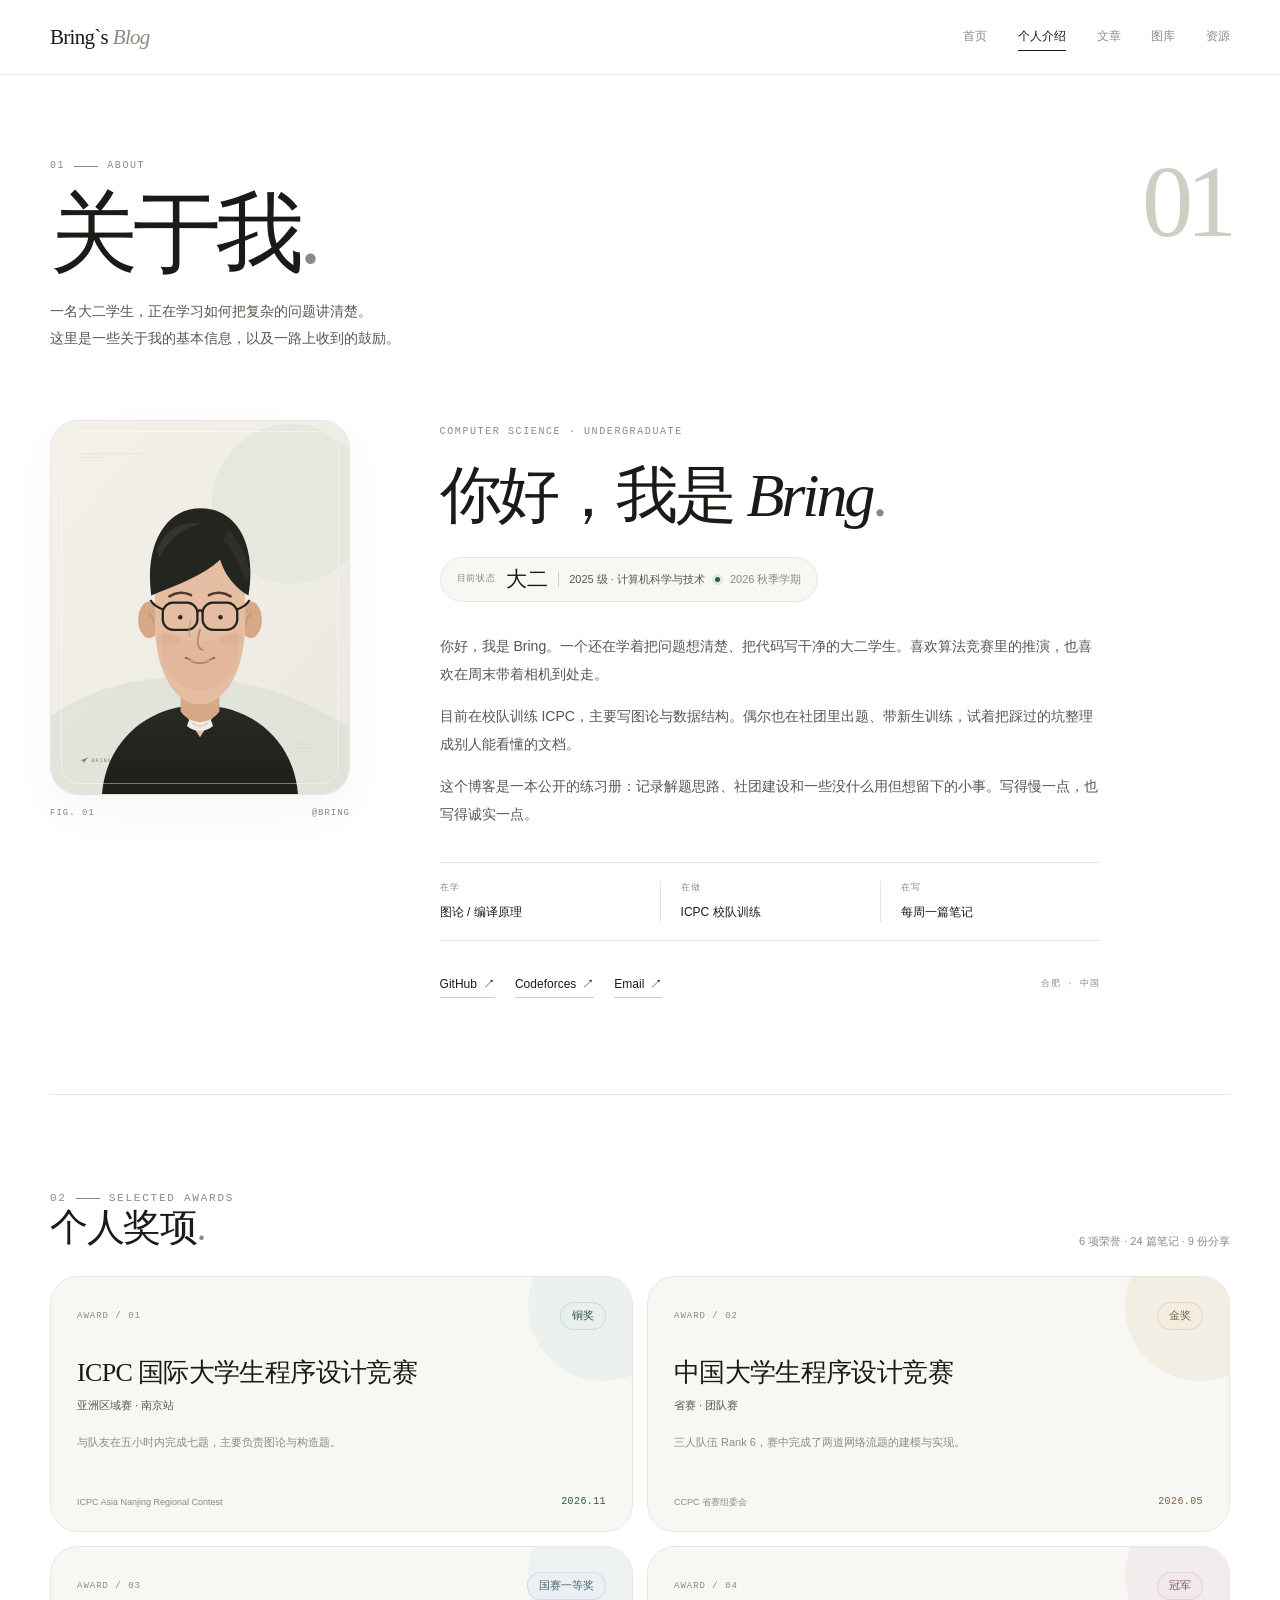
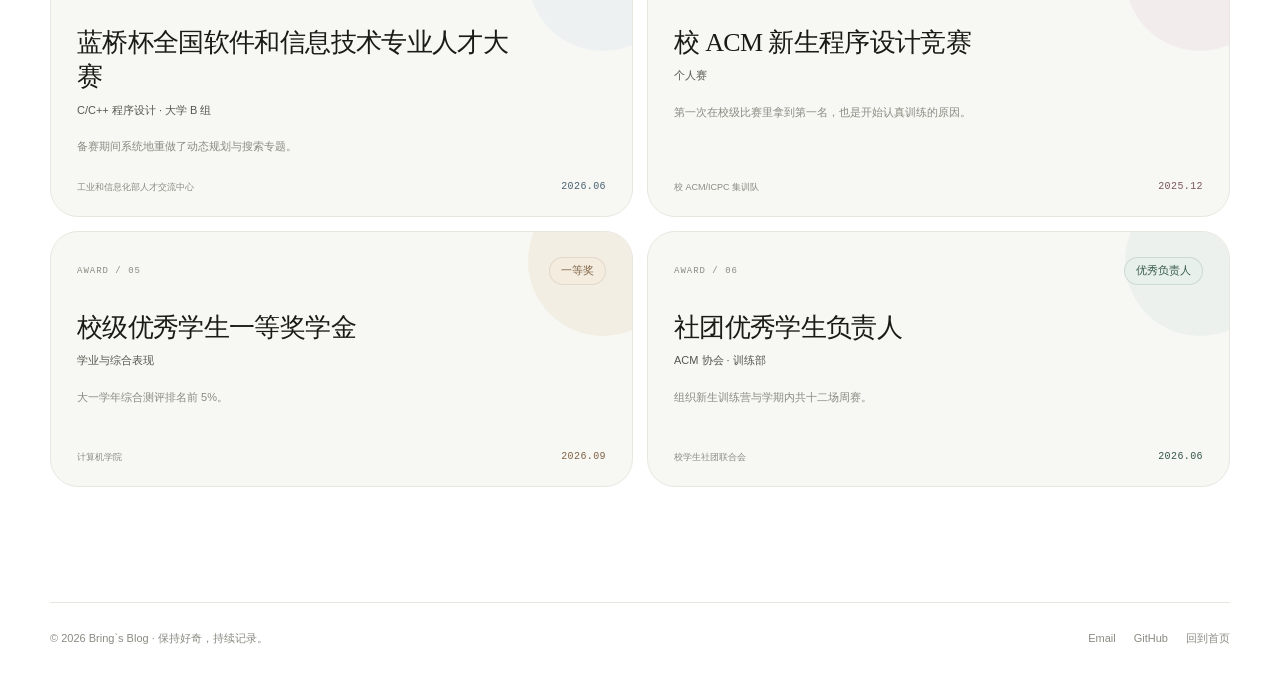
==== about.html @ 339cd543 "deploy: Bring's Blog static site (pages root)" ====
<!DOCTYPE html>
<html lang="zh-CN">
<head>
  <meta charset="UTF-8">
  <meta name="viewport" content="width=device-width, initial-scale=1.0">
  <meta name="description" content="关于 Bring：一名大二计算机专业学生的自我介绍、当前状态与个人奖项。">
  <meta name="theme-color" content="#ffffff">
  <title>关于我 — Bring`s Blog</title>
  <link rel="icon" href="assets/favicon.svg" type="image/svg+xml">
  <link rel="stylesheet" href="css/style.css">
</head>
<body data-page="about">
  <a class="skip-link" href="#main">跳到主要内容</a>

  <header class="topbar">
    <div class="topbar__inner">
      <a class="brand-mini" href="index.html" aria-label="Bring`s Blog 首页">
        <span>Bring`s</span><span class="brand-mini__suffix">Blog</span>
      </a>
      <button class="menu-toggle" type="button" aria-expanded="false" aria-controls="site-nav" aria-label="打开导航菜单">
        <span>菜单</span><span class="menu-toggle__icon" aria-hidden="true"></span>
      </button>
      <nav class="site-nav" id="site-nav" aria-label="主导航">
        <a href="index.html" data-nav="home">首页</a>
        <a href="about.html" data-nav="about">个人介绍</a>
        <a href="articles.html" data-nav="articles">文章</a>
        <a href="gallery.html" data-nav="gallery">图库</a>
        <a href="resources.html" data-nav="resources">资源</a>
      </nav>
    </div>
  </header>

  <main class="page" id="main">
    <section class="page-intro" aria-labelledby="page-title">
      <div class="page-intro__copy">
        <p class="eyebrow"><span>01</span><span class="eyebrow__line" aria-hidden="true"></span>About</p>
        <h1 class="page-title" id="page-title">关于我<span class="title-dot">.</span></h1>
        <p class="page-lede">
          一名大二学生，正在学习如何把复杂的问题讲清楚。<br>
          这里是一些关于我的基本信息，以及一路上收到的鼓励。
        </p>
      </div>
      <p class="page-folio" aria-hidden="true">01</p>
    </section>

    <section class="about-hero" aria-labelledby="about-name">
      <figure class="about-portrait" data-reveal>
        <div class="about-portrait__frame">
          <img id="profile-avatar" src="assets/avatar.svg" alt="Bring 的头像：戴眼镜、穿深色上衣的年轻人插画" width="800" height="1000">
        </div>
        <figcaption class="about-portrait__caption">
          <span>FIG. 01</span>
          <span id="profile-handle">@bring</span>
        </figcaption>
      </figure>

      <div class="about-copy" data-reveal>
        <p class="eyebrow">Computer science · Undergraduate</p>
        <h2 class="about-name" id="about-name">你好，我是 <em>Bring</em><span class="title-dot">.</span></h2>

        <div class="about-status" aria-label="目前状态">
          <span class="about-status__label" id="profile-status-label">目前状态</span>
          <strong class="about-status__value" id="profile-status-value">大二</strong>
          <span class="about-status__separator" aria-hidden="true"></span>
          <span class="about-status__detail" id="profile-status-detail">2025 级 · 计算机科学与技术</span>
          <span class="about-status__dot" aria-hidden="true"></span>
          <span class="about-status__term" id="profile-status-term">2026 秋季学期</span>
        </div>

        <div class="about-bio" id="profile-bio">
          <p>你好，我是 Bring。一个还在学着把问题想清楚、把代码写干净的大二学生。喜欢算法竞赛里的推演，也喜欢在周末带着相机到处走。</p>
          <p>目前在校队训练 ICPC，主要写图论与数据结构。这个博客是一本公开的练习册。</p>
        </div>

        <dl class="about-now" id="profile-now" aria-label="最近在做的事">
          <div>
            <dt>在学</dt>
            <dd>图论 / 编译原理</dd>
          </div>
          <div>
            <dt>在做</dt>
            <dd>ICPC 校队训练</dd>
          </div>
          <div>
            <dt>在写</dt>
            <dd>每周一篇笔记</dd>
          </div>
        </dl>

        <div class="about-footer">
          <ul class="about-socials" id="profile-socials" aria-label="社交链接">
            <li><a class="text-link" href="https://github.com/" target="_blank" rel="noopener noreferrer">GitHub <span aria-hidden="true">↗</span></a></li>
            <li><a class="text-link" href="mailto:hello@brings.blog">Email <span aria-hidden="true">↗</span></a></li>
          </ul>
          <p class="about-location" id="profile-location">合肥 · 中国</p>
        </div>
      </div>
    </section>

    <section class="awards-section" aria-labelledby="awards-title" data-reveal>
      <div class="section-heading">
        <div>
          <p class="eyebrow"><span>02</span><span class="eyebrow__line" aria-hidden="true"></span>Selected awards</p>
          <h2 id="awards-title">个人奖项<span class="title-dot">.</span></h2>
        </div>
        <p class="awards-note" id="awards-note">记录一些被肯定的时刻</p>
      </div>

      <div class="awards-grid" id="awards-grid" aria-live="polite">
        <div class="loading-state"><p>正在整理奖项…</p></div>
      </div>
    </section>
  </main>

  <footer class="site-footer">
    <div class="site-footer__inner">
      <p>© <span data-year>2026</span> Bring`s Blog · 保持好奇，持续记录。</p>
      <div class="footer-links">
        <a href="mailto:hello@brings.blog">Email</a>
        <a href="https://github.com/" target="_blank" rel="noopener noreferrer">GitHub</a>
        <a href="index.html">回到首页</a>
      </div>
    </div>
  </footer>

  <!-- [后端预留] 本页内容通过 BlogAPI 获取：
       GET /api/profile · GET /api/awards · GET /api/overview。
       当前由 js/data.js + js/notes-data.js 提供 Mock 数据。 -->
  <script src="js/data.js"></script>
  <script src="js/notes-data.js"></script>
  <script src="js/api.js"></script>
  <script src="js/common.js"></script>
  <script src="js/about.js"></script>
</body>
</html>
---- css/style.css ----
/* ==========================================================================
   Bring`s Blog — global foundation
   White, quiet, editorial. No external libraries or web fonts.
   ========================================================================== */

:root {
  --paper: #ffffff;
  --paper-soft: #f7f7f3;
  --paper-warm: #f3f1eb;
  --ink: #1a1a17;
  --ink-soft: #56574f;
  --ink-muted: #8a8b82;
  --line: #e7e6df;
  --line-strong: #cfcec5;
  --accent: #34584b;
  --accent-soft: #edf3ef;
  --serif: "Iowan Old Style", "Baskerville", "Songti SC", "Noto Serif CJK SC",
    "Source Han Serif SC", "Times New Roman", serif;
  --sans: "SF Pro Text", "Helvetica Neue", -apple-system, BlinkMacSystemFont,
    "Segoe UI", "PingFang SC", "Hiragino Sans GB", "Microsoft YaHei",
    sans-serif;
  --mono: "SFMono-Regular", "Cascadia Code", "SF Mono", Consolas,
    "Liberation Mono", monospace;
  --container: 1180px;
  --container-narrow: 900px;
  --radius-xl: 28px;
  --radius-lg: 22px;
  --radius-md: 16px;
  --radius-sm: 12px;
  --shadow-soft: 0 1px 2px rgba(25, 25, 20, 0.025),
    0 18px 48px rgba(25, 25, 20, 0.035);
  --topbar-height: 74px;
  --ease-out: cubic-bezier(0.22, 1, 0.36, 1);
}

*,
*::before,
*::after {
  box-sizing: border-box;
}

html {
  scroll-behavior: smooth;
  -webkit-text-size-adjust: 100%;
}

body {
  margin: 0;
  min-width: 280px;
  background: var(--paper);
  color: var(--ink);
  font-family: var(--sans);
  font-size: 15px;
  line-height: 1.65;
  -webkit-font-smoothing: antialiased;
  text-rendering: optimizeLegibility;
}

body:not(.home-page) {
  display: flex;
  flex-direction: column;
  min-height: 100svh;
}

body.modal-open,
body.menu-open {
  overflow: hidden;
}

main {
  display: block;
}

img,
svg {
  display: block;
  max-width: 100%;
}

img {
  height: auto;
}

a {
  color: inherit;
  text-decoration: none;
}

button,
input,
select,
textarea {
  font: inherit;
}

button {
  color: inherit;
}

button,
a {
  -webkit-tap-highlight-color: transparent;
}

h1,
h2,
h3,
h4,
p,
figure,
blockquote,
ul,
ol {
  margin: 0;
}

ul,
ol {
  padding: 0;
  list-style: none;
}

::selection {
  color: var(--paper);
  background: var(--ink);
}

:focus-visible {
  outline: 2px solid var(--accent);
  outline-offset: 4px;
}

[hidden] {
  display: none !important;
}

.sr-only {
  position: absolute !important;
  width: 1px !important;
  height: 1px !important;
  padding: 0 !important;
  margin: -1px !important;
  overflow: hidden !important;
  clip: rect(0, 0, 0, 0) !important;
  white-space: nowrap !important;
  border: 0 !important;
}

.skip-link {
  position: fixed;
  top: 12px;
  left: 12px;
  z-index: 200;
  padding: 9px 14px;
  color: var(--paper);
  background: var(--ink);
  border-radius: 8px;
  font-size: 13px;
  transform: translateY(-160%);
  transition: transform 0.2s ease;
}

.skip-link:focus {
  transform: translateY(0);
}

/* --------------------------------------------------------------------------
   Shared type & utility
   -------------------------------------------------------------------------- */

.eyebrow {
  display: flex;
  align-items: center;
  gap: 9px;
  color: var(--ink-muted);
  font-family: var(--mono);
  font-size: 10px;
  font-weight: 500;
  letter-spacing: 0.16em;
  line-height: 1.4;
  text-transform: uppercase;
}

.eyebrow__line {
  display: inline-block;
  width: 24px;
  height: 1px;
  background: currentColor;
  flex: 0 0 auto;
}

.title-dot {
  color: var(--ink-muted);
}

.mono {
  font-family: var(--mono);
}

.muted {
  color: var(--ink-muted);
}

.soft {
  color: var(--ink-soft);
}

.tag {
  display: inline-flex;
  align-items: center;
  min-height: 24px;
  padding: 3px 9px;
  color: var(--ink-soft);
  background: var(--paper-soft);
  border: 1px solid transparent;
  border-radius: 999px;
  font-size: 10px;
  line-height: 1.4;
  letter-spacing: 0.02em;
  white-space: nowrap;
}

.tag-list {
  display: flex;
  flex-wrap: wrap;
  gap: 6px;
}

.button {
  display: inline-flex;
  align-items: center;
  justify-content: center;
  gap: 7px;
  min-height: 40px;
  padding: 9px 17px;
  border: 1px solid var(--line-strong);
  border-radius: 999px;
  background: var(--paper);
  color: var(--ink);
  font-size: 12px;
  font-weight: 500;
  line-height: 1;
  white-space: nowrap;
  cursor: pointer;
  transition: color 0.25s ease, background-color 0.25s ease,
    border-color 0.25s ease, transform 0.25s var(--ease-out);
}

.button:hover {
  transform: translateY(-1px);
}

.button--dark {
  color: var(--paper);
  background: var(--ink);
  border-color: var(--ink);
}

.button--dark:hover {
  background: #393934;
  border-color: #393934;
}

.button--ghost:hover {
  background: var(--paper-soft);
  border-color: var(--ink-muted);
}

.text-link {
  display: inline-flex;
  align-items: center;
  gap: 6px;
  color: var(--ink);
  font-size: 12px;
  border-bottom: 1px solid var(--line-strong);
  padding-bottom: 2px;
  transition: border-color 0.2s ease, color 0.2s ease;
}

.text-link:hover {
  color: var(--accent);
  border-color: var(--accent);
}

.back-link {
  display: inline-flex;
  align-items: center;
  gap: 8px;
  color: var(--ink-muted);
  font-size: 12px;
  line-height: 1.4;
  transition: color 0.2s ease;
}

.back-link:hover {
  color: var(--ink);
}

/* --------------------------------------------------------------------------
   Top navigation
   -------------------------------------------------------------------------- */

.topbar {
  position: sticky;
  top: 0;
  z-index: 60;
  background: rgba(255, 255, 255, 0.88);
  border-bottom: 1px solid rgba(231, 230, 223, 0.8);
  -webkit-backdrop-filter: blur(18px);
  backdrop-filter: blur(18px);
}

.topbar__inner {
  width: min(calc(100% - 48px), var(--container));
  min-height: var(--topbar-height);
  margin: 0 auto;
  display: flex;
  align-items: center;
  justify-content: space-between;
  gap: 32px;
}

.brand-mini {
  display: inline-flex;
  align-items: baseline;
  gap: 5px;
  flex: 0 0 auto;
  font-family: var(--serif);
  font-size: 21px;
  font-weight: 500;
  letter-spacing: -0.035em;
  line-height: 1;
}

.brand-mini__suffix {
  color: var(--ink-muted);
  font-style: italic;
  font-weight: 400;
}

.site-nav {
  display: flex;
  align-items: center;
  gap: clamp(16px, 2.4vw, 32px);
}

.site-nav a {
  position: relative;
  padding: 8px 0;
  color: var(--ink-muted);
  font-size: 12px;
  line-height: 1.3;
  white-space: nowrap;
  transition: color 0.2s ease;
}

.site-nav a::after {
  position: absolute;
  right: 0;
  bottom: 2px;
  left: 0;
  height: 1px;
  background: var(--ink);
  content: "";
  transform: scaleX(0);
  transform-origin: right;
  transition: transform 0.3s var(--ease-out);
}

.site-nav a:hover,
.site-nav a[aria-current="page"] {
  color: var(--ink);
}

.site-nav a:hover::after,
.site-nav a[aria-current="page"]::after {
  transform: scaleX(1);
  transform-origin: left;
}

.menu-toggle {
  display: none;
  align-items: center;
  gap: 10px;
  padding: 8px 0;
  background: transparent;
  border: 0;
  font-size: 12px;
  cursor: pointer;
}

.menu-toggle__icon {
  position: relative;
  display: block;
  width: 16px;
  height: 10px;
}

.menu-toggle__icon::before,
.menu-toggle__icon::after {
  position: absolute;
  left: 0;
  width: 16px;
  height: 1px;
  background: currentColor;
  content: "";
  transition: top 0.25s ease, transform 0.25s ease;
}

.menu-toggle__icon::before {
  top: 1px;
}

.menu-toggle__icon::after {
  top: 8px;
}

body.menu-open .menu-toggle__icon::before {
  top: 5px;
  transform: rotate(45deg);
}

body.menu-open .menu-toggle__icon::after {
  top: 5px;
  transform: rotate(-45deg);
}

/* --------------------------------------------------------------------------
   Layout, page intros, footer
   -------------------------------------------------------------------------- */

.page {
  width: min(calc(100% - 48px), var(--container));
  margin: 0 auto;
  padding: clamp(44px, 6.6vw, 88px) 0 0;
  flex: 1 0 auto;
}

.page-intro {
  display: grid;
  grid-template-columns: minmax(0, 1fr) auto;
  align-items: start;
  gap: 40px;
  margin-bottom: clamp(40px, 5.4vw, 68px);
}

.page-intro__copy {
  min-width: 0;
}

.page-title {
  margin-top: 18px;
  font-family: var(--serif);
  font-size: clamp(48px, 7.2vw, 88px);
  font-weight: 400;
  line-height: 0.98;
  letter-spacing: -0.055em;
}

.page-lede {
  max-width: 560px;
  margin-top: 20px;
  color: var(--ink-soft);
  font-size: 14px;
  line-height: 1.95;
}

.page-folio {
  padding-top: 2px;
  color: var(--line-strong);
  font-family: var(--serif);
  font-size: clamp(54px, 8vw, 104px);
  font-weight: 400;
  line-height: 0.8;
  letter-spacing: -0.07em;
  font-variant-numeric: lining-nums tabular-nums;
}

.section-heading {
  display: flex;
  align-items: flex-end;
  justify-content: space-between;
  gap: 24px;
  margin-bottom: 26px;
}

.section-heading h2 {
  font-family: var(--serif);
  font-size: clamp(27px, 3.6vw, 38px);
  font-weight: 400;
  line-height: 1.15;
  letter-spacing: -0.035em;
}

.section-heading p {
  color: var(--ink-muted);
  font-size: 11px;
}

.site-footer {
  flex: 0 0 auto;
  width: min(calc(100% - 48px), var(--container));
  margin: clamp(64px, 9vw, 120px) auto 0;
  padding: 27px 0 30px;
  border-top: 1px solid var(--line);
}

.site-footer__inner {
  display: flex;
  align-items: center;
  justify-content: space-between;
  gap: 24px;
  color: var(--ink-muted);
  font-size: 11px;
  line-height: 1.6;
}

.site-footer__note {
  display: flex;
  align-items: center;
  gap: 7px;
}

.site-footer__note::before {
  width: 4px;
  height: 4px;
  border-radius: 50%;
  background: var(--accent);
  content: "";
}

.footer-links {
  display: flex;
  align-items: center;
  gap: 18px;
}

.footer-links a {
  color: var(--ink-muted);
  transition: color 0.2s ease;
}

.footer-links a:hover {
  color: var(--ink);
}

/* --------------------------------------------------------------------------
   States & pagination
   -------------------------------------------------------------------------- */

.loading-state,
.empty-state,
.error-state {
  display: grid;
  place-items: center;
  min-height: 240px;
  padding: 48px 24px;
  color: var(--ink-muted);
  text-align: center;
  border: 1px dashed var(--line-strong);
  border-radius: var(--radius-lg);
}

.loading-state::before {
  width: 18px;
  height: 18px;
  margin-bottom: 14px;
  border: 1px solid var(--line-strong);
  border-top-color: var(--ink);
  border-radius: 50%;
  content: "";
  animation: spin 0.8s linear infinite;
}

.loading-state p {
  font-size: 12px;
}

.error-state {
  color: var(--ink-soft);
}

.error-state p {
  max-width: 360px;
  font-size: 13px;
  line-height: 1.8;
}

.empty-state h2 {
  margin-bottom: 8px;
  color: var(--ink);
  font-family: var(--serif);
  font-size: 26px;
  font-weight: 400;
}

.empty-state p {
  font-size: 12px;
}

.pagination {
  display: flex;
  align-items: center;
  justify-content: center;
  gap: 7px;
  margin-top: 34px;
}

.pagination__label {
  margin-right: 10px;
  color: var(--ink-muted);
  font-family: var(--mono);
  font-size: 10px;
  letter-spacing: 0.1em;
  text-transform: uppercase;
}

.page-button {
  display: inline-flex;
  align-items: center;
  justify-content: center;
  min-width: 38px;
  height: 38px;
  padding: 0 11px;
  color: var(--ink-soft);
  background: transparent;
  border: 1px solid var(--line);
  border-radius: 50%;
  font-family: var(--mono);
  font-size: 11px;
  line-height: 1;
  transition: color 0.2s ease, background-color 0.2s ease,
    border-color 0.2s ease;
}

a.page-button:hover {
  color: var(--ink);
  background: var(--paper-soft);
  border-color: var(--line-strong);
}

.page-button[aria-current="page"] {
  color: var(--paper);
  background: var(--ink);
  border-color: var(--ink);
}

.page-button--arrow {
  width: 38px;
  padding: 0;
  border-radius: 50%;
  font-family: var(--sans);
  font-size: 14px;
}

.page-button--disabled {
  opacity: 0.35;
  pointer-events: none;
}

/* --------------------------------------------------------------------------
   Gentle entrance
   -------------------------------------------------------------------------- */

@keyframes spin {
  to {
    transform: rotate(360deg);
  }
}

@keyframes rise-in {
  from {
    opacity: 0;
    transform: translateY(18px);
  }
  to {
    opacity: 1;
    transform: translateY(0);
  }
}

@keyframes fade-in {
  from {
    opacity: 0;
  }
  to {
    opacity: 1;
  }
}

.page-intro {
  animation: rise-in 0.75s var(--ease-out) both;
}

.js [data-reveal] {
  opacity: 0;
  transform: translateY(18px);
  transition: opacity 0.75s var(--ease-out), transform 0.75s var(--ease-out);
}

.js [data-reveal].is-visible {
  opacity: 1;
  transform: translateY(0);
}

/* --------------------------------------------------------------------------
   Home
   -------------------------------------------------------------------------- */

.home-page {
  min-height: 100svh;
  overflow: hidden;
  background: var(--paper);
}

#bird-canvas {
  position: fixed;
  inset: 0;
  z-index: 0;
  width: 100%;
  height: 100%;
  pointer-events: none;
}

.home-shell {
  position: relative;
  z-index: 1;
  display: flex;
  flex-direction: column;
  min-height: 100svh;
  padding: 24px clamp(20px, 4vw, 48px) 20px;
}

.home-topline {
  display: flex;
  align-items: center;
  justify-content: space-between;
  gap: 24px;
  color: var(--ink-muted);
  font-family: var(--mono);
  font-size: 9px;
  line-height: 1.4;
  letter-spacing: 0.14em;
  text-transform: uppercase;
}

.home-topline__right {
  text-align: right;
}

.home-main {
  display: flex;
  flex: 1;
  flex-direction: column;
  align-items: center;
  justify-content: center;
  width: 100%;
  padding: clamp(36px, 7vh, 74px) 0 clamp(20px, 3.5vh, 34px);
  text-align: center;
}

.home-kicker {
  display: inline-flex;
  align-items: center;
  gap: 9px;
  color: var(--ink-muted);
  font-family: var(--mono);
  font-size: 9px;
  letter-spacing: 0.18em;
  text-transform: uppercase;
  animation: fade-in 0.9s ease both;
}

.home-kicker::before,
.home-kicker::after {
  width: 20px;
  height: 1px;
  background: var(--line-strong);
  content: "";
}

.home-title {
  margin-top: clamp(18px, 3vh, 28px);
  font-family: var(--serif);
  font-size: clamp(64px, 10.6vw, 134px);
  font-weight: 400;
  line-height: 0.9;
  letter-spacing: -0.065em;
  white-space: nowrap;
  animation: rise-in 0.9s var(--ease-out) both;
}

.home-title__blog {
  color: #696a62;
  font-style: italic;
  font-weight: 400;
}

.home-subtitle {
  max-width: 470px;
  margin-top: clamp(20px, 3.2vh, 30px);
  color: var(--ink-soft);
  font-size: 13px;
  line-height: 1.95;
  letter-spacing: 0.015em;
  animation: rise-in 0.9s 0.08s var(--ease-out) both;
}

.home-nav {
  display: grid;
  grid-template-columns: repeat(4, minmax(0, 1fr));
  gap: 11px;
  width: min(100%, 860px);
  margin-top: clamp(34px, 5.2vh, 54px);
  animation: rise-in 0.9s 0.16s var(--ease-out) both;
}

.home-nav__item {
  position: relative;
  display: flex;
  flex-direction: column;
  justify-content: space-between;
  min-height: 138px;
  padding: 18px 17px 17px;
  overflow: hidden;
  text-align: left;
  background: rgba(255, 255, 255, 0.7);
  border: 1px solid var(--line);
  border-radius: 20px;
  box-shadow: 0 14px 34px rgba(26, 26, 23, 0.025);
  -webkit-backdrop-filter: blur(9px);
  backdrop-filter: blur(9px);
  transition: color 0.3s ease, background-color 0.3s ease,
    border-color 0.3s ease, transform 0.4s var(--ease-out),
    box-shadow 0.4s ease;
}

.home-nav__item::after {
  position: absolute;
  right: -26px;
  bottom: -44px;
  width: 100px;
  height: 100px;
  border: 1px solid currentColor;
  border-radius: 50%;
  content: "";
  opacity: 0.08;
  transition: transform 0.5s var(--ease-out);
}

.home-nav__item:hover,
.home-nav__item:focus-visible {
  color: var(--paper);
  background: var(--ink);
  border-color: var(--ink);
  box-shadow: 0 22px 44px rgba(26, 26, 23, 0.12);
  transform: translateY(-4px);
}

.home-nav__item:hover::after,
.home-nav__item:focus-visible::after {
  transform: scale(1.35);
}

.home-nav__top {
  display: flex;
  align-items: flex-start;
  justify-content: space-between;
  gap: 12px;
}

.home-nav__num {
  color: var(--ink-muted);
  font-family: var(--mono);
  font-size: 9px;
  line-height: 1;
  letter-spacing: 0.08em;
  transition: color 0.3s ease;
}

.home-nav__item:hover .home-nav__num,
.home-nav__item:focus-visible .home-nav__num {
  color: rgba(255, 255, 255, 0.5);
}

.home-nav__arrow {
  width: 14px;
  height: 14px;
  color: var(--ink-muted);
  transition: color 0.3s ease, transform 0.35s var(--ease-out);
}

.home-nav__item:hover .home-nav__arrow,
.home-nav__item:focus-visible .home-nav__arrow {
  color: var(--paper);
  transform: translate(2px, -2px);
}

.home-nav__bottom {
  display: flex;
  flex-direction: column;
  gap: 4px;
}

.home-nav__zh {
  font-family: var(--serif);
  font-size: 19px;
  line-height: 1.25;
  letter-spacing: -0.02em;
}

.home-nav__en {
  color: var(--ink-muted);
  font-family: var(--mono);
  font-size: 8px;
  line-height: 1.4;
  letter-spacing: 0.12em;
  text-transform: uppercase;
  transition: color 0.3s ease;
}

.home-nav__item:hover .home-nav__en,
.home-nav__item:focus-visible .home-nav__en {
  color: rgba(255, 255, 255, 0.54);
}

.home-hint {
  display: inline-flex;
  align-items: center;
  gap: 8px;
  margin-top: clamp(26px, 4.5vh, 44px);
  color: var(--ink-muted);
  font-size: 10px;
  line-height: 1.5;
  letter-spacing: 0.02em;
  animation: fade-in 1s 0.4s ease both;
}

.home-hint__dot {
  width: 4px;
  height: 4px;
  border-radius: 50%;
  background: var(--accent);
}

.home-bottom {
  display: flex;
  align-items: center;
  justify-content: space-between;
  gap: 24px;
  color: var(--ink-muted);
  font-family: var(--mono);
  font-size: 9px;
  line-height: 1.5;
  letter-spacing: 0.1em;
  text-transform: uppercase;
}

.home-bottom__links {
  display: flex;
  gap: 18px;
}

.home-bottom a {
  transition: color 0.2s ease;
}

.home-bottom a:hover {
  color: var(--ink);
}

.home-bottom__birds {
  display: inline-flex;
  align-items: center;
  gap: 7px;
}

.home-bottom__birds svg {
  width: 12px;
  height: 12px;
}

/* --------------------------------------------------------------------------
   Responsive foundation
   -------------------------------------------------------------------------- */

@media (max-width: 900px) {
  :root {
    --topbar-height: 66px;
  }

  .page-intro {
    gap: 28px;
  }

  .home-title {
    font-size: clamp(60px, 13vw, 110px);
  }

  .home-nav__item {
    min-height: 126px;
  }
}

@media (max-width: 720px) {
  .topbar__inner,
  .page,
  .site-footer {
    width: min(calc(100% - 40px), var(--container));
  }

  .menu-toggle {
    display: inline-flex;
  }

  .site-nav {
    position: fixed;
    top: calc(var(--topbar-height) + 8px);
    right: 20px;
    left: 20px;
    display: flex;
    flex-direction: column;
    align-items: stretch;
    gap: 2px;
    padding: 10px;
    background: rgba(255, 255, 255, 0.98);
    border: 1px solid var(--line);
    border-radius: 18px;
    box-shadow: 0 24px 60px rgba(25, 25, 20, 0.1);
    opacity: 0;
    pointer-events: none;
    transform: translateY(-8px);
    transition: opacity 0.25s ease, transform 0.25s var(--ease-out);
  }

  .site-nav a {
    padding: 12px 13px;
    border-radius: 10px;
    color: var(--ink-soft);
    font-size: 14px;
  }

  .site-nav a::after {
    display: none;
  }

  .site-nav a:hover,
  .site-nav a[aria-current="page"] {
    background: var(--paper-soft);
  }

  body.menu-open .site-nav {
    opacity: 1;
    pointer-events: auto;
    transform: translateY(0);
  }

  .home-shell {
    padding: 19px 20px 17px;
  }

  .home-topline {
    font-size: 8px;
    letter-spacing: 0.1em;
  }

  .home-main {
    padding: clamp(30px, 6vh, 52px) 0;
  }

  .home-subtitle {
    max-width: 380px;
    font-size: 12px;
  }

  .home-nav {
    gap: 8px;
    margin-top: 32px;
  }

  .home-nav__item {
    min-height: 112px;
    padding: 13px 12px 12px;
    border-radius: 16px;
  }

  .home-nav__zh {
    font-size: 16px;
  }

  .home-nav__en {
    font-size: 7px;
  }

  .home-nav__arrow {
    width: 12px;
    height: 12px;
  }

  .home-hint {
    margin-top: 26px;
    font-size: 9px;
  }

  .home-bottom {
    font-size: 8px;
    letter-spacing: 0.07em;
  }

  .home-bottom__birds {
    display: none;
  }

  .page {
    padding-top: 42px;
  }

  .page-intro {
    grid-template-columns: minmax(0, 1fr);
    gap: 18px;
    margin-bottom: 38px;
  }

  .page-title {
    margin-top: 14px;
    font-size: clamp(44px, 13vw, 64px);
  }

  .page-folio {
    display: none;
  }

  .page-lede {
    margin-top: 15px;
    font-size: 13px;
  }

  .site-footer {
    margin-top: 68px;
    padding: 22px 0 25px;
  }

  .site-footer__inner {
    align-items: flex-start;
    flex-direction: column;
    gap: 10px;
  }
}

@media (max-width: 520px) {
  .topbar__inner,
  .page,
  .site-footer {
    width: min(calc(100% - 32px), var(--container));
  }

  .home-title {
    font-size: clamp(48px, 15.5vw, 70px);
    letter-spacing: -0.075em;
  }

  .home-subtitle {
    max-width: 310px;
    margin-top: 19px;
    font-size: 11px;
  }

  .home-nav {
    gap: 6px;
    margin-top: 27px;
  }

  .home-nav__item {
    min-height: 98px;
    padding: 11px 10px 10px;
    border-radius: 14px;
  }

  .home-nav__item::after {
    display: none;
  }

  .home-nav__zh {
    font-size: 14px;
    letter-spacing: -0.03em;
  }

  .home-nav__en {
    display: none;
  }

  .home-nav__num {
    font-size: 8px;
  }

  .home-nav__arrow {
    width: 11px;
    height: 11px;
  }

  .home-hint {
    max-width: 220px;
    text-align: center;
    line-height: 1.7;
  }

  .home-bottom {
    justify-content: center;
  }

  .home-bottom__links {
    display: none;
  }

  .section-heading {
    align-items: flex-start;
    flex-direction: column;
    gap: 8px;
  }

  .page-button {
    min-width: 36px;
    height: 36px;
  }

  .pagination__label {
    display: none;
  }
}

/* --------------------------------------------------------------------------
   About
   -------------------------------------------------------------------------- */

.about-hero {
  display: grid;
  grid-template-columns: minmax(220px, 300px) minmax(0, 1fr);
  gap: clamp(36px, 7vw, 96px);
  align-items: start;
  padding-bottom: clamp(58px, 8vw, 96px);
  border-bottom: 1px solid var(--line);
}

.about-portrait {
  position: sticky;
  top: calc(var(--topbar-height) + 28px);
  margin: 0;
  align-self: start;
}

.about-portrait__frame {
  position: relative;
  overflow: hidden;
  aspect-ratio: 4 / 5;
  background: var(--paper-warm);
  border: 1px solid var(--line);
  border-radius: var(--radius-xl);
  box-shadow: var(--shadow-soft);
}

.about-portrait__frame::after {
  position: absolute;
  inset: 10px;
  border: 1px solid rgba(255, 255, 255, 0.4);
  border-radius: 19px;
  pointer-events: none;
  content: "";
}

.about-portrait__frame img {
  width: 100%;
  height: 100%;
  object-fit: cover;
}

.about-portrait__caption {
  display: flex;
  align-items: center;
  justify-content: space-between;
  gap: 16px;
  margin-top: 12px;
  color: var(--ink-muted);
  font-family: var(--mono);
  font-size: 9px;
  line-height: 1.4;
  letter-spacing: 0.11em;
  text-transform: uppercase;
}

.about-copy {
  min-width: 0;
  padding-top: 5px;
}

.about-name {
  margin-top: 24px;
  font-family: var(--serif);
  font-size: clamp(38px, 5vw, 62px);
  font-weight: 400;
  line-height: 1.06;
  letter-spacing: -0.05em;
}

.about-name em {
  font-weight: 400;
}

.about-status {
  display: inline-flex;
  align-items: center;
  flex-wrap: wrap;
  gap: 10px;
  max-width: 100%;
  margin-top: 28px;
  padding: 11px 16px;
  background: var(--paper-soft);
  border: 1px solid var(--line);
  border-radius: 999px;
  font-size: 11px;
  line-height: 1.45;
}

.about-status__label {
  color: var(--ink-muted);
  font-family: var(--mono);
  font-size: 9px;
  letter-spacing: 0.1em;
  text-transform: uppercase;
}

.about-status__value {
  color: var(--ink);
  font-family: var(--serif);
  font-size: 21px;
  font-weight: 400;
  line-height: 1;
}

.about-status__separator {
  width: 1px;
  height: 15px;
  background: var(--line-strong);
}

.about-status__detail,
.about-status__term {
  color: var(--ink-soft);
}

.about-status__term {
  color: var(--ink-muted);
}

.about-status__dot {
  width: 5px;
  height: 5px;
  border-radius: 50%;
  background: var(--accent);
  box-shadow: 0 0 0 3px rgba(52, 88, 75, 0.1);
}

.about-bio {
  max-width: 660px;
  margin-top: 30px;
  color: var(--ink-soft);
  font-size: 14px;
  line-height: 2;
}

.about-bio p + p {
  margin-top: 14px;
}

.about-now {
  display: grid;
  grid-template-columns: repeat(3, minmax(0, 1fr));
  gap: 0;
  max-width: 660px;
  margin: 34px 0 0;
  padding: 18px 0;
  border-top: 1px solid var(--line);
  border-bottom: 1px solid var(--line);
}

.about-now > div {
  min-width: 0;
  padding: 0 20px;
  border-left: 1px solid var(--line);
}

.about-now > div:first-child {
  padding-left: 0;
  border-left: 0;
}

.about-now dt {
  margin-bottom: 7px;
  color: var(--ink-muted);
  font-family: var(--mono);
  font-size: 9px;
  letter-spacing: 0.11em;
  text-transform: uppercase;
}

.about-now dd {
  margin: 0;
  color: var(--ink);
  font-size: 12px;
  line-height: 1.6;
}

.about-footer {
  display: flex;
  align-items: center;
  justify-content: space-between;
  flex-wrap: wrap;
  gap: 18px;
  max-width: 660px;
  margin-top: 30px;
}

.about-socials {
  display: flex;
  flex-wrap: wrap;
  gap: 20px;
}

.about-location {
  color: var(--ink-muted);
  font-family: var(--mono);
  font-size: 9px;
  letter-spacing: 0.1em;
  text-transform: uppercase;
}

.awards-section {
  margin-top: clamp(58px, 8vw, 96px);
}

.awards-note {
  text-align: right;
}

.awards-grid {
  display: grid;
  grid-template-columns: repeat(2, minmax(0, 1fr));
  gap: 14px;
}

.awards-grid > .loading-state,
.awards-grid > .error-state {
  grid-column: 1 / -1;
}

.award-card {
  --tone: #34584b;
  --tone-soft: #eef3ef;
  position: relative;
  display: flex;
  flex-direction: column;
  min-height: 256px;
  padding: 25px 26px 22px;
  overflow: hidden;
  background: var(--paper-soft);
  border: 1px solid var(--line);
  border-radius: var(--radius-xl);
  animation: rise-in 0.65s var(--ease-out) both;
  animation-delay: calc(var(--order, 0) * 55ms);
  transition: border-color 0.3s ease, box-shadow 0.35s ease,
    transform 0.35s var(--ease-out);
}

.award-card::after {
  position: absolute;
  top: -46px;
  right: -46px;
  width: 150px;
  height: 150px;
  background: var(--tone-soft);
  border-radius: 50%;
  content: "";
  opacity: 0.7;
  transition: transform 0.5s var(--ease-out);
}

.award-card:hover {
  border-color: var(--line-strong);
  box-shadow: var(--shadow-soft);
  transform: translateY(-3px);
}

.award-card:hover::after {
  transform: scale(1.18);
}

.award-card--sage {
  --tone: #34584b;
  --tone-soft: #e8f0eb;
}

.award-card--sand {
  --tone: #806346;
  --tone-soft: #f3ecdf;
}

.award-card--mist {
  --tone: #4b6272;
  --tone-soft: #eaf0f3;
}

.award-card--rose {
  --tone: #7a565c;
  --tone-soft: #f3e9eb;
}

.award-card__top {
  position: relative;
  z-index: 1;
  display: flex;
  align-items: center;
  justify-content: space-between;
  gap: 16px;
}

.award-index {
  color: var(--ink-muted);
  font-family: var(--mono);
  font-size: 9px;
  line-height: 1.4;
  letter-spacing: 0.11em;
  text-transform: uppercase;
}

.award-honor {
  display: inline-flex;
  align-items: center;
  min-height: 28px;
  padding: 4px 11px;
  color: var(--tone);
  background: var(--tone-soft);
  border: 1px solid color-mix(in srgb, var(--tone) 14%, transparent);
  border-radius: 999px;
  font-size: 11px;
  font-weight: 500;
  line-height: 1.4;
}

.award-card h3 {
  position: relative;
  z-index: 1;
  max-width: 440px;
  margin-top: 26px;
  font-family: var(--serif);
  font-size: clamp(21px, 2.2vw, 26px);
  font-weight: 400;
  line-height: 1.32;
  letter-spacing: -0.025em;
}

.award-event {
  position: relative;
  z-index: 1;
  margin-top: 7px;
  color: var(--ink-soft);
  font-size: 11px;
  line-height: 1.6;
}

.award-description {
  position: relative;
  z-index: 1;
  max-width: 460px;
  margin-top: 18px;
  color: var(--ink-muted);
  font-size: 11px;
  line-height: 1.8;
}

.award-card__bottom {
  position: relative;
  z-index: 1;
  display: flex;
  align-items: flex-end;
  justify-content: space-between;
  gap: 20px;
  margin-top: auto;
  padding-top: 22px;
}

.award-issuer {
  max-width: 300px;
  color: var(--ink-muted);
  font-size: 9px;
  line-height: 1.6;
}

.award-date {
  flex: 0 0 auto;
  color: var(--tone);
  font-family: var(--mono);
  font-size: 10px;
  line-height: 1.5;
  letter-spacing: 0.04em;
}

@media (max-width: 900px) {
  .about-hero {
    grid-template-columns: 220px minmax(0, 1fr);
    gap: 38px;
  }

  .about-status {
    border-radius: var(--radius-md);
  }

  .about-now > div {
    padding: 0 14px;
  }
}

@media (max-width: 760px) {
  .about-hero {
    grid-template-columns: minmax(0, 1fr);
    gap: 34px;
  }

  .about-portrait {
    position: static;
    max-width: 280px;
  }

  .about-copy {
    padding-top: 0;
  }

  .about-status {
    border-radius: 14px;
  }

  .awards-grid {
    grid-template-columns: minmax(0, 1fr);
  }

  .award-card {
    min-height: 236px;
  }

  .awards-note {
    text-align: left;
  }
}

@media (max-width: 520px) {
  .about-name {
    margin-top: 18px;
    font-size: 37px;
  }

  .about-status {
    width: 100%;
    padding: 12px 14px;
    gap: 8px;
  }

  .about-status__detail {
    flex-basis: 100%;
    padding-left: 0;
    color: var(--ink-muted);
  }

  .about-status__separator,
  .about-status__dot {
    display: none;
  }

  .about-status__term {
    display: none;
  }

  .about-bio {
    margin-top: 26px;
    font-size: 13px;
    line-height: 1.95;
  }

  .about-now {
    grid-template-columns: minmax(0, 1fr);
    margin-top: 28px;
    padding: 4px 0;
  }

  .about-now > div {
    padding: 13px 0;
    border-top: 1px solid var(--line);
    border-left: 0;
  }

  .about-now > div:first-child {
    border-top: 0;
  }

  .award-card {
    min-height: auto;
    padding: 21px 20px 19px;
    border-radius: 22px;
  }

  .award-card h3 {
    margin-top: 22px;
    font-size: 22px;
  }

  .award-card__bottom {
    align-items: flex-start;
    flex-direction: column;
    gap: 6px;
    padding-top: 20px;
  }
}

@media (prefers-reduced-motion: reduce) {
  html {
    scroll-behavior: auto;
  }

  *,
  *::before,
  *::after {
    animation-duration: 0.01ms !important;
    animation-delay: 0ms !important;
    animation-iteration-count: 1 !important;
    transition-duration: 0.01ms !important;
    scroll-behavior: auto !important;
  }

  .js [data-reveal] {
    opacity: 1;
    transform: none;
  }
}

/* --------------------------------------------------------------------------
   Articles — folders
   -------------------------------------------------------------------------- */

.page-statline {
  display: flex;
  align-items: center;
  flex-wrap: wrap;
  gap: 9px;
  margin-top: 24px;
  color: var(--ink-muted);
  font-family: var(--mono);
  font-size: 9px;
  line-height: 1.5;
  letter-spacing: 0.08em;
  text-transform: uppercase;
}

.folder-grid {
  display: grid;
  grid-template-columns: repeat(2, minmax(0, 1fr));
  gap: 15px;
}

.folder-grid > .loading-state,
.folder-grid > .error-state,
.folder-grid > .empty-state {
  grid-column: 1 / -1;
}

.folder-card {
  --folder-accent: #34584b;
  --folder-soft: #edf3ef;
  position: relative;
  display: flex;
  flex-direction: column;
  min-height: 302px;
  padding: 27px 28px 23px;
  overflow: hidden;
  background: var(--paper);
  border: 1px solid var(--line);
  border-radius: var(--radius-xl);
  box-shadow: 0 1px 0 rgba(26, 26, 23, 0.01);
  animation: rise-in 0.65s var(--ease-out) both;
  animation-delay: calc(var(--order, 0) * 65ms);
  transition: border-color 0.3s ease, box-shadow 0.4s ease,
    transform 0.4s var(--ease-out);
}

.folder-card::before {
  position: absolute;
  top: 0;
  left: 28px;
  width: 48px;
  height: 3px;
  background: var(--folder-accent);
  border-radius: 0 0 4px 4px;
  content: "";
  opacity: 0.65;
  transform-origin: left;
  transition: width 0.45s var(--ease-out), opacity 0.3s ease;
}

.folder-card:hover {
  border-color: var(--line-strong);
  box-shadow: var(--shadow-soft);
  transform: translateY(-4px);
}

.folder-card:hover::before {
  width: calc(100% - 56px);
  opacity: 0.85;
}

.folder-card__top {
  display: flex;
  align-items: center;
  gap: 11px;
}

.folder-card__icon {
  display: grid;
  place-items: center;
  width: 39px;
  height: 39px;
  color: var(--folder-accent);
  background: var(--folder-soft);
  border-radius: 12px;
}

.folder-card__icon svg {
  width: 21px;
  height: 21px;
}

.folder-card__index {
  color: var(--ink-muted);
  font-family: var(--mono);
  font-size: 8px;
  line-height: 1.4;
  letter-spacing: 0.1em;
  text-transform: uppercase;
}

.folder-card__arrow {
  display: grid;
  place-items: center;
  width: 35px;
  height: 35px;
  margin-left: auto;
  color: var(--ink-muted);
  border: 1px solid var(--line);
  border-radius: 50%;
  transition: color 0.3s ease, background-color 0.3s ease,
    border-color 0.3s ease, transform 0.35s var(--ease-out);
}

.folder-card__arrow svg {
  width: 14px;
  height: 14px;
}

.folder-card:hover .folder-card__arrow {
  color: var(--paper);
  background: var(--ink);
  border-color: var(--ink);
  transform: translate(2px, -2px);
}

.folder-card__en {
  margin-top: clamp(34px, 5vw, 50px);
  color: var(--folder-accent);
  font-family: var(--mono);
  font-size: 8px;
  line-height: 1.4;
  letter-spacing: 0.13em;
  text-transform: uppercase;
}

.folder-card h2 {
  margin-top: 8px;
  font-family: var(--serif);
  font-size: clamp(28px, 3.3vw, 37px);
  font-weight: 400;
  line-height: 1.2;
  letter-spacing: -0.045em;
}

.folder-card__description {
  display: block;
  max-width: 430px;
  margin-top: 10px;
  color: var(--ink-soft);
  font-size: 12px;
  line-height: 1.8;
}

.folder-card__bottom {
  display: flex;
  align-items: center;
  justify-content: space-between;
  gap: 16px;
  margin-top: auto;
  padding-top: 19px;
  color: var(--ink-muted);
  border-top: 1px solid var(--line);
  font-family: var(--mono);
  font-size: 8px;
  line-height: 1.5;
  letter-spacing: 0.045em;
  text-transform: uppercase;
}

.folder-card__bottom strong {
  color: var(--ink);
  font-weight: 500;
}

/* --------------------------------------------------------------------------
   Notes list
   -------------------------------------------------------------------------- */

.notes-page {
  padding-top: clamp(34px, 4.8vw, 62px);
}

.breadcrumb {
  display: flex;
  align-items: center;
  flex-wrap: wrap;
  gap: 8px;
  margin-bottom: clamp(30px, 4vw, 46px);
  color: var(--ink-muted);
  font-family: var(--mono);
  font-size: 9px;
  line-height: 1.6;
  letter-spacing: 0.06em;
  text-transform: uppercase;
}

.breadcrumb a {
  color: var(--ink-muted);
  transition: color 0.2s ease;
}

.breadcrumb a:hover {
  color: var(--ink);
}

.breadcrumb__sep {
  color: var(--line-strong);
}

.breadcrumb [aria-current="page"] {
  color: var(--ink-soft);
  max-width: 48vw;
  overflow: hidden;
  text-overflow: ellipsis;
  white-space: nowrap;
}

.notes-hero {
  display: grid;
  grid-template-columns: minmax(0, 1fr) auto;
  gap: 40px;
  align-items: end;
  padding-bottom: clamp(30px, 4vw, 42px);
  border-bottom: 1px solid var(--line);
  animation: rise-in 0.65s var(--ease-out) both;
}

.notes-hero__copy {
  min-width: 0;
}

.notes-title {
  margin-top: 16px;
  font-family: var(--serif);
  font-size: clamp(43px, 6.2vw, 72px);
  font-weight: 400;
  line-height: 1.02;
  letter-spacing: -0.055em;
}

.notes-description {
  max-width: 560px;
  margin-top: 16px;
  color: var(--ink-soft);
  font-size: 13px;
  line-height: 1.9;
}

.notes-stats {
  display: flex;
  align-items: flex-end;
  gap: 30px;
  padding-bottom: 3px;
}

.notes-stat {
  min-width: 52px;
  text-align: right;
}

.notes-stat strong {
  display: block;
  color: var(--ink);
  font-family: var(--serif);
  font-size: 38px;
  font-weight: 400;
  line-height: 0.9;
  letter-spacing: -0.05em;
}

.notes-stat span {
  display: block;
  margin-top: 10px;
  color: var(--ink-muted);
  font-family: var(--mono);
  font-size: 8px;
  line-height: 1.4;
  letter-spacing: 0.12em;
  text-transform: uppercase;
}

.notes-list-section {
  margin-top: clamp(28px, 3.6vw, 40px);
}

.notes-list-heading {
  display: flex;
  align-items: center;
  justify-content: space-between;
  gap: 20px;
  margin-bottom: 14px;
  color: var(--ink-muted);
  font-family: var(--mono);
  font-size: 8px;
  line-height: 1.5;
  letter-spacing: 0.09em;
  text-transform: uppercase;
}

.notes-list {
  display: grid;
  gap: 9px;
}

.notes-list > .loading-state,
.notes-list > .error-state,
.notes-list > .empty-state {
  min-height: 260px;
}

.note-row {
  display: grid;
  grid-template-columns: 42px minmax(0, 1fr) 40px;
  gap: 22px;
  align-items: start;
  padding: 24px 25px;
  background: var(--paper);
  border: 1px solid var(--line);
  border-radius: 21px;
  animation: rise-in 0.55s var(--ease-out) both;
  animation-delay: calc(var(--order, 0) * 45ms);
  transition: background-color 0.3s ease, border-color 0.3s ease,
    transform 0.35s var(--ease-out), box-shadow 0.35s ease;
}

.note-row:hover {
  background: #fcfcfa;
  border-color: var(--line-strong);
  box-shadow: var(--shadow-soft);
  transform: translateY(-2px);
}

.note-row__num {
  padding-top: 3px;
  color: var(--line-strong);
  font-family: var(--mono);
  font-size: 10px;
  line-height: 1.5;
  letter-spacing: 0.04em;
}

.note-row__body {
  min-width: 0;
}

.note-row__meta {
  display: flex;
  align-items: center;
  flex-wrap: wrap;
  gap: 7px;
  color: var(--ink-muted);
  font-family: var(--mono);
  font-size: 8px;
  line-height: 1.5;
  letter-spacing: 0.055em;
  text-transform: uppercase;
}

.note-row h2 {
  margin-top: 8px;
  font-family: var(--serif);
  font-size: clamp(21px, 2.4vw, 27px);
  font-weight: 400;
  line-height: 1.32;
  letter-spacing: -0.03em;
}

.note-row__summary {
  display: -webkit-box;
  max-width: 760px;
  margin-top: 8px;
  overflow: hidden;
  color: var(--ink-soft);
  font-size: 12px;
  line-height: 1.8;
  -webkit-box-orient: vertical;
  -webkit-line-clamp: 2;
}

.note-row__tags {
  margin-top: 14px;
}

.note-row__tags .tag {
  background: transparent;
  border-color: var(--line);
}

.note-row__arrow {
  display: grid;
  place-items: center;
  width: 38px;
  height: 38px;
  color: var(--ink-muted);
  border: 1px solid var(--line);
  border-radius: 50%;
  transition: color 0.25s ease, background-color 0.25s ease,
    border-color 0.25s ease, transform 0.35s var(--ease-out);
}

.note-row__arrow svg {
  width: 14px;
  height: 14px;
}

.note-row:hover .note-row__arrow {
  color: var(--paper);
  background: var(--ink);
  border-color: var(--ink);
  transform: translate(2px, -2px);
}

.notes-back {
  margin-top: 26px;
}

/* --------------------------------------------------------------------------
   Note detail
   -------------------------------------------------------------------------- */

.note-page {
  padding-top: clamp(34px, 4.8vw, 62px);
}

.note-breadcrumb,
.note-shell,
.note-series {
  width: min(100%, 820px);
  margin-right: auto;
  margin-left: auto;
}

.note-breadcrumb {
  margin-bottom: clamp(28px, 4vw, 42px);
}

.note-header {
  padding-bottom: clamp(30px, 4vw, 42px);
  border-bottom: 1px solid var(--line);
  animation: rise-in 0.65s var(--ease-out) both;
}

.note-title {
  max-width: 780px;
  margin-top: 18px;
  font-family: var(--serif);
  font-size: clamp(36px, 5.2vw, 60px);
  font-weight: 400;
  line-height: 1.15;
  letter-spacing: -0.052em;
  overflow-wrap: break-word;
  text-wrap: balance;
}

.note-summary {
  max-width: 700px;
  margin-top: 19px;
  color: var(--ink-soft);
  font-size: 14px;
  line-height: 1.95;
}

.note-meta {
  display: flex;
  align-items: center;
  flex-wrap: wrap;
  gap: 10px;
  margin-top: 23px;
  color: var(--ink-muted);
  font-family: var(--mono);
  font-size: 8px;
  line-height: 1.5;
  letter-spacing: 0.07em;
  text-transform: uppercase;
}

.note-meta__divider {
  width: 18px;
  height: 1px;
  background: var(--line-strong);
}

.note-meta__tags {
  gap: 5px;
  margin-left: 4px;
}

.note-meta__tags .tag {
  min-height: 22px;
  background: transparent;
  border-color: var(--line);
  font-size: 9px;
}

.note-body {
  padding-top: clamp(30px, 4vw, 46px);
  color: #34352f;
  font-size: 14px;
  line-height: 2.05;
}

.note-body > .loading-state,
.note-body > .error-state {
  min-height: 300px;
}

.note-body p {
  margin: 1.15em 0;
}

.note-body > p:first-child {
  margin-top: 0;
}

.note-body h2 {
  margin: 2.3em 0 0.75em;
  color: var(--ink);
  font-family: var(--serif);
  font-size: clamp(25px, 3.1vw, 32px);
  font-weight: 400;
  line-height: 1.3;
  letter-spacing: -0.03em;
}

.note-body h2:first-child {
  margin-top: 0;
}

.note-body h3 {
  margin: 2em 0 0.65em;
  color: var(--ink);
  font-size: 16px;
  font-weight: 600;
  line-height: 1.6;
}

.note-body strong {
  color: var(--ink);
  font-weight: 600;
}

.note-body em {
  color: var(--ink-soft);
}

.note-body a {
  color: var(--ink);
  border-bottom: 1px solid var(--line-strong);
  transition: color 0.2s ease, border-color 0.2s ease;
}

.note-body a:hover {
  color: var(--accent);
  border-color: var(--accent);
}

.note-body ul,
.note-body ol {
  margin: 1.2em 0;
  padding-left: 1.45em;
}

.note-body ul {
  list-style: disc;
}

.note-body ol {
  list-style: decimal;
}

.note-body li {
  margin: 0.42em 0;
  padding-left: 0.15em;
}

.note-body li::marker {
  color: var(--ink-muted);
  font-size: 0.8em;
}

.note-body blockquote {
  margin: 1.8em 0;
  padding: 20px 24px;
  color: var(--ink-soft);
  background: var(--paper-soft);
  border-left: 2px solid var(--ink);
  border-radius: 0 15px 15px 0;
}

.note-body blockquote p {
  margin: 0;
}

.note-body code {
  padding: 2px 5px;
  color: #2e352f;
  background: var(--paper-soft);
  border: 1px solid var(--line);
  border-radius: 5px;
  font-family: var(--mono);
  font-size: 0.86em;
}

.note-body pre {
  margin: 1.65em 0;
  padding: 20px 22px;
  overflow-x: auto;
  color: #e9e8e1;
  background: #20211d;
  border-radius: 15px;
  -webkit-overflow-scrolling: touch;
}

.note-body pre code {
  padding: 0;
  color: inherit;
  background: transparent;
  border: 0;
  border-radius: 0;
  font-size: 11.5px;
  line-height: 1.8;
  white-space: pre;
}

.note-body sub,
.note-body sup {
  line-height: 0;
}

.note-body hr {
  margin: 2.4em 0;
  border: 0;
  border-top: 1px solid var(--line);
}

.note-end {
  display: flex;
  align-items: center;
  justify-content: space-between;
  gap: 20px;
  margin-top: 56px;
  padding-top: 20px;
  color: var(--ink-muted);
  border-top: 1px solid var(--line);
  font-family: var(--mono);
  font-size: 8px;
  line-height: 1.5;
  letter-spacing: 0.1em;
  text-transform: uppercase;
}

.note-series {
  display: grid;
  grid-template-columns: repeat(auto-fit, minmax(0, 1fr));
  gap: 10px;
  margin-top: 28px;
}

.note-series__card {
  display: flex;
  flex-direction: column;
  gap: 7px;
  min-height: 124px;
  padding: 19px 20px;
  background: var(--paper-soft);
  border: 1px solid var(--line);
  border-radius: 18px;
  transition: background-color 0.3s ease, border-color 0.3s ease,
    transform 0.35s var(--ease-out);
}

.note-series__card:hover {
  background: var(--paper);
  border-color: var(--line-strong);
  transform: translateY(-2px);
}

.note-series__label {
  color: var(--ink-muted);
  font-family: var(--mono);
  font-size: 8px;
  line-height: 1.5;
  letter-spacing: 0.1em;
  text-transform: uppercase;
}

.note-series__card h2 {
  font-family: var(--serif);
  font-size: 18px;
  font-weight: 400;
  line-height: 1.4;
  letter-spacing: -0.02em;
}

.note-series__meta {
  margin-top: auto;
  color: var(--ink-muted);
  font-family: var(--mono);
  font-size: 8px;
  line-height: 1.5;
  letter-spacing: 0.05em;
  text-transform: uppercase;
}

.note-series__card--next {
  text-align: right;
  align-items: flex-end;
}

/* --------------------------------------------------------------------------
   Articles & notes responsive
   -------------------------------------------------------------------------- */

@media (max-width: 900px) {
  .folder-card {
    min-height: 284px;
    padding: 24px;
  }

  .folder-card::before {
    left: 24px;
  }

  .folder-card:hover::before {
    width: calc(100% - 48px);
  }

  .notes-hero {
    gap: 26px;
  }

  .note-row {
    grid-template-columns: 34px minmax(0, 1fr) 38px;
    gap: 17px;
    padding: 22px;
  }
}

@media (max-width: 720px) {
  .folder-grid {
    grid-template-columns: minmax(0, 1fr);
  }

  .folder-card {
    min-height: 255px;
    padding: 22px;
    border-radius: 23px;
  }

  .folder-card::before {
    left: 22px;
  }

  .folder-card:hover::before {
    width: calc(100% - 44px);
  }

  .folder-card__en {
    margin-top: 31px;
  }

  .folder-card h2 {
    font-size: 30px;
  }

  .notes-page,
  .note-page {
    padding-top: 32px;
  }

  .notes-hero {
    grid-template-columns: minmax(0, 1fr);
    align-items: start;
    gap: 22px;
    padding-bottom: 28px;
  }

  .notes-stats {
    align-items: flex-start;
    gap: 24px;
    padding-top: 17px;
    border-top: 1px solid var(--line);
  }

  .notes-stat {
    min-width: 44px;
    text-align: left;
  }

  .notes-stat strong {
    font-size: 30px;
  }

  .notes-stat span {
    margin-top: 7px;
  }

  .notes-list-heading {
    font-size: 7px;
  }

  .note-row {
    grid-template-columns: 29px minmax(0, 1fr) 31px;
    gap: 13px;
    padding: 19px 17px;
    border-radius: 18px;
  }

  .note-row__num {
    font-size: 9px;
  }

  .note-row h2 {
    font-size: 21px;
  }

  .note-row__summary {
    font-size: 11.5px;
    -webkit-line-clamp: 3;
  }

  .note-row__arrow {
    width: 31px;
    height: 31px;
  }

  .note-row__arrow svg {
    width: 12px;
    height: 12px;
  }

  .note-breadcrumb,
  .note-shell,
  .note-series {
    width: 100%;
  }

  .note-title {
    font-size: clamp(34px, 8.8vw, 50px);
  }

  .note-summary {
    font-size: 13px;
  }

  .note-body {
    font-size: 13.5px;
    line-height: 2;
  }

  .note-body pre {
    margin-right: -4px;
    margin-left: -4px;
    padding: 17px;
    border-radius: 13px;
  }

  .note-body pre code {
    font-size: 10.5px;
  }

  .note-series {
    grid-template-columns: minmax(0, 1fr);
  }

  .note-series__card--next {
    text-align: left;
    align-items: flex-start;
  }
}

@media (max-width: 520px) {
  .page-statline {
    gap: 6px;
    margin-top: 18px;
    font-size: 8px;
  }

  .folder-card {
    min-height: 236px;
    padding: 19px 18px 17px;
    border-radius: 20px;
  }

  .folder-card::before {
    left: 19px;
  }

  .folder-card:hover::before {
    width: calc(100% - 38px);
  }

  .folder-card__icon {
    width: 35px;
    height: 35px;
    border-radius: 10px;
  }

  .folder-card__icon svg {
    width: 19px;
    height: 19px;
  }

  .folder-card__arrow {
    width: 32px;
    height: 32px;
  }

  .folder-card__en {
    margin-top: 27px;
  }

  .folder-card h2 {
    font-size: 27px;
  }

  .folder-card__description {
    font-size: 11.5px;
    line-height: 1.75;
  }

  .folder-card__bottom {
    padding-top: 15px;
    font-size: 7px;
  }

  .notes-list-heading > span:last-child {
    display: none;
  }

  .note-row {
    grid-template-columns: minmax(0, 1fr) 30px;
    gap: 10px;
    padding: 17px 16px;
  }

  .note-row__num {
    display: none;
  }

  .note-row h2 {
    font-size: 20px;
  }

  .note-row__summary {
    margin-top: 6px;
    font-size: 11px;
    -webkit-line-clamp: 2;
  }

  .note-row__tags {
    margin-top: 11px;
  }

  .note-row__tags .tag:nth-child(n + 3) {
    display: none;
  }

  .note-title {
    margin-top: 15px;
    font-size: 33px;
  }

  .note-summary {
    margin-top: 15px;
    font-size: 12.5px;
    line-height: 1.9;
  }

  .note-meta {
    gap: 8px;
    margin-top: 18px;
  }

  .note-body {
    padding-top: 26px;
    font-size: 13px;
    line-height: 1.98;
  }

  .note-body h2 {
    margin-top: 2em;
    font-size: 24px;
  }

  .note-body blockquote {
    padding: 17px 18px;
  }

  .note-body pre {
    padding: 15px;
    font-size: 10px;
    border-radius: 12px;
  }

  .note-body pre code {
    font-size: 10px;
  }

  .note-end {
    margin-top: 42px;
  }
}

/* --------------------------------------------------------------------------
   Gallery
   -------------------------------------------------------------------------- */

.gallery-grid {
  display: grid;
  grid-template-columns: repeat(3, minmax(0, 1fr));
  gap: 15px;
}

.gallery-grid > .loading-state,
.gallery-grid > .error-state,
.gallery-grid > .empty-state {
  grid-column: 1 / -1;
}

.album-card {
  display: flex;
  flex-direction: column;
  min-width: 0;
  padding: 0;
  overflow: hidden;
  color: var(--ink);
  text-align: left;
  background: var(--paper);
  border: 1px solid var(--line);
  border-radius: var(--radius-xl);
  cursor: pointer;
  animation: rise-in 0.6s var(--ease-out) both;
  animation-delay: calc(var(--order, 0) * 55ms);
  transition: border-color 0.3s ease, box-shadow 0.4s ease,
    transform 0.4s var(--ease-out);
}

.album-card:hover,
.album-card:focus-visible {
  border-color: var(--line-strong);
  box-shadow: var(--shadow-soft);
  transform: translateY(-4px);
}

.album-card__cover {
  position: relative;
  display: block;
  aspect-ratio: 4 / 3;
  overflow: hidden;
  background: var(--paper-warm);
}

.album-card__cover::after {
  position: absolute;
  inset: 0;
  background: linear-gradient(180deg, rgba(22, 22, 19, 0.08), transparent 34%);
  pointer-events: none;
  content: "";
}

.album-card__cover img {
  width: 100%;
  height: 100%;
  object-fit: cover;
  transition: transform 0.9s var(--ease-out);
}

.album-card:hover .album-card__cover img,
.album-card:focus-visible .album-card__cover img {
  transform: scale(1.035);
}

.album-card__folder {
  position: absolute;
  top: 12px;
  left: 12px;
  z-index: 1;
  display: inline-flex;
  align-items: center;
  gap: 5px;
  max-width: calc(100% - 24px);
  padding: 5px 9px;
  overflow: hidden;
  color: var(--ink-soft);
  background: rgba(255, 255, 255, 0.84);
  border: 1px solid rgba(255, 255, 255, 0.5);
  border-radius: 999px;
  font-family: var(--mono);
  font-size: 7px;
  line-height: 1.5;
  letter-spacing: 0.06em;
  text-overflow: ellipsis;
  text-transform: uppercase;
  white-space: nowrap;
  -webkit-backdrop-filter: blur(10px);
  backdrop-filter: blur(10px);
}

.album-card__folder svg {
  width: 11px;
  height: 11px;
  flex: 0 0 auto;
}

.album-card__count {
  position: absolute;
  right: 12px;
  bottom: 12px;
  z-index: 1;
  padding: 5px 8px;
  color: var(--ink-soft);
  background: rgba(255, 255, 255, 0.86);
  border-radius: 999px;
  font-family: var(--mono);
  font-size: 7px;
  line-height: 1.5;
  letter-spacing: 0.04em;
  -webkit-backdrop-filter: blur(8px);
  backdrop-filter: blur(8px);
}

.album-card__body {
  display: block;
  padding: 17px 18px 16px;
}

.album-card__title {
  display: block;
  font-family: var(--serif);
  font-size: clamp(19px, 2.1vw, 23px);
  font-weight: 400;
  line-height: 1.3;
  letter-spacing: -0.025em;
}

.album-card__meta {
  display: flex;
  align-items: center;
  justify-content: space-between;
  gap: 12px;
  margin-top: 7px;
  color: var(--ink-muted);
  font-family: var(--mono);
  font-size: 7px;
  line-height: 1.5;
  letter-spacing: 0.05em;
  text-transform: uppercase;
}

.album-card__meta span {
  min-width: 0;
  overflow: hidden;
  text-overflow: ellipsis;
  white-space: nowrap;
}

/* Lightbox ---------------------------------------------------------------- */

.album-modal {
  position: fixed;
  inset: 0;
  z-index: 120;
  display: grid;
  place-items: center;
  padding: 24px;
}

.album-modal__backdrop {
  position: absolute;
  inset: 0;
  background: rgba(250, 250, 247, 0.84);
  -webkit-backdrop-filter: blur(18px);
  backdrop-filter: blur(18px);
  animation: fade-in 0.3s ease both;
}

.album-dialog {
  position: relative;
  z-index: 1;
  display: grid;
  grid-template-columns: minmax(0, 1.6fr) 328px;
  width: min(1140px, 100%);
  max-height: calc(100svh - 48px);
  overflow: hidden;
  background: var(--paper);
  border: 1px solid var(--line);
  border-radius: var(--radius-xl);
  box-shadow: 0 38px 100px rgba(26, 26, 23, 0.14);
  animation: modal-rise 0.45s var(--ease-out) both;
}

@keyframes modal-rise {
  from {
    opacity: 0;
    transform: translateY(18px) scale(0.985);
  }
  to {
    opacity: 1;
    transform: translateY(0) scale(1);
  }
}

.album-modal__close {
  position: absolute;
  top: 15px;
  right: 15px;
  z-index: 4;
  display: grid;
  place-items: center;
  width: 38px;
  height: 38px;
  padding: 0;
  color: var(--ink);
  background: rgba(255, 255, 255, 0.86);
  border: 1px solid var(--line);
  border-radius: 50%;
  cursor: pointer;
  -webkit-backdrop-filter: blur(10px);
  backdrop-filter: blur(10px);
  transition: color 0.2s ease, background-color 0.2s ease,
    border-color 0.2s ease, transform 0.25s var(--ease-out);
}

.album-modal__close:hover {
  color: var(--paper);
  background: var(--ink);
  border-color: var(--ink);
  transform: rotate(6deg);
}

.album-modal__close svg {
  width: 14px;
  height: 14px;
}

.album-stage {
  display: flex;
  flex-direction: column;
  justify-content: center;
  min-width: 0;
  padding: 20px;
  background: var(--paper-soft);
  border-right: 1px solid var(--line);
}

.album-stage__frame {
  position: relative;
  display: flex;
  align-items: center;
  justify-content: center;
  width: 100%;
  max-height: calc(100svh - 150px);
  aspect-ratio: 4 / 3;
  overflow: hidden;
  background: #ecebe4;
  border-radius: 17px;
}

.album-stage__frame > img {
  width: 100%;
  height: 100%;
  object-fit: cover;
  opacity: 1;
  transition: opacity 0.28s ease;
}

.album-stage__frame > img.is-fading {
  opacity: 0.32;
}

.album-nav {
  position: absolute;
  top: 50%;
  display: grid;
  place-items: center;
  width: 39px;
  height: 39px;
  padding: 0;
  color: var(--ink);
  background: rgba(255, 255, 255, 0.86);
  border: 1px solid rgba(255, 255, 255, 0.5);
  border-radius: 50%;
  cursor: pointer;
  transform: translateY(-50%);
  -webkit-backdrop-filter: blur(10px);
  backdrop-filter: blur(10px);
  transition: color 0.2s ease, background-color 0.2s ease,
    border-color 0.2s ease;
}

.album-nav:hover {
  color: var(--paper);
  background: var(--ink);
  border-color: var(--ink);
}

.album-nav svg {
  width: 18px;
  height: 18px;
}

.album-nav--prev {
  left: 14px;
}

.album-nav--next {
  right: 14px;
}

.album-stage__caption {
  display: flex;
  align-items: flex-start;
  justify-content: space-between;
  gap: 24px;
  padding: 13px 4px 0;
  color: var(--ink-muted);
}

.album-stage__caption p {
  max-width: 80%;
  font-size: 10px;
  line-height: 1.7;
}

.album-stage__caption .mono {
  flex: 0 0 auto;
  font-size: 8px;
  letter-spacing: 0.05em;
}

.album-info {
  display: flex;
  flex-direction: column;
  min-height: 0;
  padding: 34px 26px 23px;
  overflow-y: auto;
}

.album-info h2 {
  margin-top: 19px;
  padding-right: 28px;
  font-family: var(--serif);
  font-size: 34px;
  font-weight: 400;
  line-height: 1.15;
  letter-spacing: -0.04em;
}

.album-info__description {
  margin-top: 12px;
  color: var(--ink-soft);
  font-size: 12px;
  line-height: 1.85;
}

.album-info__meta {
  display: flex;
  align-items: center;
  justify-content: space-between;
  gap: 16px;
  margin-top: 22px;
  padding: 12px 0;
  color: var(--ink-muted);
  border-top: 1px solid var(--line);
  border-bottom: 1px solid var(--line);
  font-family: var(--mono);
  font-size: 8px;
  line-height: 1.5;
  letter-spacing: 0.06em;
  text-transform: uppercase;
}

.album-thumbs {
  display: grid;
  grid-template-columns: repeat(3, minmax(0, 1fr));
  gap: 7px;
  margin-top: 20px;
}

.album-thumb {
  position: relative;
  aspect-ratio: 4 / 3;
  padding: 0;
  overflow: hidden;
  background: var(--paper-soft);
  border: 1px solid var(--line);
  border-radius: 8px;
  cursor: pointer;
  opacity: 0.68;
  transition: opacity 0.25s ease, border-color 0.25s ease,
    transform 0.25s var(--ease-out);
}

.album-thumb:hover {
  opacity: 0.9;
}

.album-thumb.is-active {
  border-color: var(--ink);
  opacity: 1;
}

.album-thumb img {
  width: 100%;
  height: 100%;
  object-fit: cover;
}

.album-info__hint {
  display: flex;
  align-items: center;
  justify-content: space-between;
  gap: 16px;
  margin-top: auto;
  padding-top: 24px;
  color: var(--ink-muted);
  font-size: 8px;
  line-height: 1.6;
}

.album-info__hint span {
  display: inline-flex;
  align-items: center;
  gap: 4px;
}

.album-info__hint kbd {
  display: inline-grid;
  place-items: center;
  min-width: 17px;
  height: 17px;
  padding: 0 3px;
  color: var(--ink-soft);
  background: var(--paper-soft);
  border: 1px solid var(--line);
  border-radius: 4px;
  font-family: var(--mono);
  font-size: 8px;
  line-height: 1;
}

/* --------------------------------------------------------------------------
   Gallery responsive
   -------------------------------------------------------------------------- */

@media (max-width: 900px) {
  .gallery-grid {
    gap: 11px;
  }

  .album-card {
    border-radius: 20px;
  }

  .album-card__body {
    padding: 14px;
  }

  .album-card__title {
    font-size: 18px;
  }

  .album-card__meta {
    font-size: 6px;
  }

  .album-dialog {
    grid-template-columns: minmax(0, 1fr);
    width: min(760px, 100%);
    max-height: calc(100svh - 32px);
    overflow-y: auto;
  }

  .album-stage {
    padding: 13px;
    border-right: 0;
    border-bottom: 1px solid var(--line);
  }

  .album-stage__frame {
    max-height: none;
  }

  .album-info {
    overflow: visible;
    padding: 25px 22px 21px;
  }

  .album-info h2 {
    font-size: 29px;
  }

  .album-thumbs {
    max-width: 320px;
  }

  .album-info__hint {
    padding-top: 20px;
  }
}

@media (max-width: 720px) {
  .gallery-grid {
    gap: 9px;
  }

  .album-card {
    border-radius: 17px;
  }

  .album-card__body {
    padding: 11px;
  }

  .album-card__title {
    font-size: 15px;
  }

  .album-card__meta {
    margin-top: 5px;
    font-size: 5.5px;
  }

  .album-card__meta span:first-child {
    display: none;
  }

  .album-card__folder {
    top: 8px;
    left: 8px;
    padding: 4px 7px;
    font-size: 6px;
  }

  .album-card__count {
    right: 8px;
    bottom: 8px;
    padding: 4px 6px;
    font-size: 6px;
  }

  .album-modal {
    padding: 12px;
  }

  .album-dialog {
    max-height: calc(100svh - 24px);
    border-radius: 22px;
  }

  .album-stage {
    padding: 9px;
  }

  .album-stage__frame {
    border-radius: 14px;
  }

  .album-stage__caption {
    padding: 9px 3px 0;
  }

  .album-info {
    padding: 22px 18px 18px;
  }

  .album-modal__close {
    top: 10px;
    right: 10px;
    width: 34px;
    height: 34px;
  }
}

@media (max-width: 520px) {
  .gallery-grid {
    gap: 7px;
  }

  .album-card {
    border-radius: 14px;
  }

  .album-card__body {
    padding: 9px 8px 10px;
  }

  .album-card__title {
    font-size: 13px;
    line-height: 1.35;
  }

  .album-card__meta {
    display: none;
  }

  .album-card__folder {
    top: 6px;
    left: 6px;
    padding: 3px 5px;
    font-size: 5.5px;
    letter-spacing: 0;
  }

  .album-card__folder svg {
    width: 8px;
    height: 8px;
  }

  .album-card__count {
    right: 6px;
    bottom: 6px;
    padding: 3px 5px;
    font-size: 5.5px;
  }

  .album-card__cover::after {
    background: linear-gradient(180deg, rgba(22, 22, 19, 0.07), transparent 42%);
  }

  .album-nav {
    width: 31px;
    height: 31px;
  }

  .album-nav--prev {
    left: 8px;
  }

  .album-nav--next {
    right: 8px;
  }

  .album-nav svg {
    width: 15px;
    height: 15px;
  }

  .album-stage__caption {
    gap: 12px;
  }

  .album-stage__caption p {
    font-size: 9px;
  }

  .album-info h2 {
    font-size: 26px;
  }

  .album-thumbs {
    margin-top: 15px;
  }

  .album-info__hint {
    font-size: 7px;
  }
}

/* --------------------------------------------------------------------------
   Resources
   -------------------------------------------------------------------------- */

.resources-note {
  display: flex;
  align-items: center;
  gap: 7px;
  margin: -8px 0 20px;
  color: var(--ink-muted);
  font-size: 10px;
  line-height: 1.7;
}

.resources-note span {
  color: var(--accent);
}

.resource-list {
  display: grid;
  gap: 11px;
}

.resource-list > .loading-state,
.resource-list > .error-state,
.resource-list > .empty-state {
  min-height: 260px;
}

.resource-card {
  padding: 23px 25px 20px;
  background: var(--paper);
  border: 1px solid var(--line);
  border-radius: 24px;
  animation: rise-in 0.55s var(--ease-out) both;
  animation-delay: calc(var(--order, 0) * 45ms);
  transition: border-color 0.3s ease, box-shadow 0.35s ease,
    transform 0.35s var(--ease-out);
}

.resource-card:hover {
  border-color: var(--line-strong);
  box-shadow: var(--shadow-soft);
  transform: translateY(-2px);
}

.resource-card__main {
  display: flex;
  align-items: flex-start;
  gap: 19px;
}

.file-badge {
  position: relative;
  display: flex;
  flex: 0 0 auto;
  align-items: flex-end;
  justify-content: center;
  width: 45px;
  height: 55px;
  padding-bottom: 7px;
  color: var(--ink-muted);
  background: var(--paper-soft);
  border: 1px solid var(--line);
  border-radius: 10px;
}

.file-badge > svg {
  position: absolute;
  top: 9px;
  left: 50%;
  width: 27px;
  height: 34px;
  color: var(--line-strong);
  transform: translateX(-50%);
}

.file-badge__type {
  position: relative;
  z-index: 1;
  padding: 1px 3px;
  color: var(--ink-soft);
  background: var(--paper-soft);
  border-radius: 3px;
  font-family: var(--mono);
  font-size: 6.5px;
  font-weight: 500;
  line-height: 1.4;
  letter-spacing: 0.04em;
}

.resource-card__identity {
  min-width: 0;
  flex: 1;
}

.resource-card__title-row {
  display: flex;
  align-items: center;
  flex-wrap: wrap;
  gap: 9px;
}

.resource-card__title-row h2 {
  min-width: 0;
  font-family: var(--serif);
  font-size: clamp(21px, 2.4vw, 26px);
  font-weight: 400;
  line-height: 1.3;
  letter-spacing: -0.03em;
}

.version-pill {
  display: inline-flex;
  align-items: center;
  min-height: 22px;
  padding: 3px 8px;
  color: var(--ink-soft);
  background: var(--paper-soft);
  border: 1px solid var(--line);
  border-radius: 999px;
  font-family: var(--mono);
  font-size: 8px;
  line-height: 1.4;
  letter-spacing: 0.02em;
  white-space: nowrap;
}

.resource-card__filename {
  margin-top: 4px;
  overflow-wrap: anywhere;
  color: var(--ink-muted);
  font-family: var(--mono);
  font-size: 8.5px;
  line-height: 1.6;
  letter-spacing: 0.01em;
}

.resource-card__description {
  max-width: 790px;
  margin-top: 8px;
  color: var(--ink-soft);
  font-size: 11.5px;
  line-height: 1.8;
}

.resource-card__footer {
  display: flex;
  align-items: flex-end;
  justify-content: space-between;
  gap: 28px;
  margin-top: 17px;
  padding-top: 15px;
  border-top: 1px solid var(--line);
}

.resource-card__meta {
  min-width: 0;
  flex: 1;
}

.md5-field {
  display: inline-flex;
  align-items: center;
  gap: 9px;
  max-width: 100%;
  padding: 6px 9px;
  background: var(--paper-soft);
  border: 1px solid var(--line);
  border-radius: 8px;
}

.md5-field > span {
  flex: 0 0 auto;
  color: var(--ink-muted);
  font-family: var(--mono);
  font-size: 6.5px;
  line-height: 1.4;
  letter-spacing: 0.08em;
}

.md5-field code {
  overflow-wrap: anywhere;
  color: var(--ink-soft);
  font-family: var(--mono);
  font-size: 9px;
  line-height: 1.5;
  letter-spacing: 0.005em;
}

.resource-card__submeta {
  display: flex;
  align-items: center;
  flex-wrap: wrap;
  gap: 16px;
  margin-top: 8px;
  color: var(--ink-muted);
  font-family: var(--mono);
  font-size: 7.5px;
  line-height: 1.5;
  letter-spacing: 0.03em;
  text-transform: uppercase;
}

.resource-card__actions {
  display: flex;
  flex: 0 0 auto;
  align-items: center;
  gap: 20px;
}

.resource-file-index {
  color: var(--ink-muted);
  font-family: var(--mono);
  font-size: 7px;
  line-height: 1.5;
  letter-spacing: 0.07em;
  text-transform: uppercase;
}

.resource-actions {
  display: flex;
  align-items: center;
  gap: 8px;
}

.resource-actions .button {
  min-width: 63px;
  min-height: 37px;
  padding: 8px 15px;
  font-size: 11px;
}

.button--disabled {
  opacity: 0.4;
  pointer-events: none;
}

@media (max-width: 900px) {
  .resource-card {
    padding: 21px 22px 18px;
  }

  .resource-file-index {
    display: none;
  }

  .resource-card__footer {
    gap: 20px;
  }

  .resource-card__description {
    font-size: 11px;
  }
}

@media (max-width: 720px) {
  .resources-note {
    margin-top: -4px;
    font-size: 9px;
  }

  .resource-card {
    padding: 19px 18px 17px;
    border-radius: 20px;
  }

  .resource-card__main {
    gap: 14px;
  }

  .file-badge {
    width: 39px;
    height: 48px;
    border-radius: 9px;
  }

  .file-badge > svg {
    top: 7px;
    width: 24px;
    height: 30px;
  }

  .file-badge__type {
    font-size: 6px;
  }

  .resource-card__title-row h2 {
    font-size: 21px;
  }

  .resource-card__description {
    margin-top: 6px;
    font-size: 11px;
    line-height: 1.75;
  }

  .resource-card__footer {
    align-items: stretch;
    flex-direction: column;
    gap: 15px;
    margin-top: 15px;
    padding-top: 13px;
  }

  .resource-card__actions {
    justify-content: flex-end;
  }

  .resource-actions {
    margin-left: auto;
  }

  .resource-actions .button {
    min-width: 67px;
  }

  .md5-field {
    padding: 6px 8px;
  }

  .md5-field code {
    font-size: 8.5px;
  }
}

@media (max-width: 520px) {
  .resource-card {
    padding: 17px 15px 15px;
    border-radius: 18px;
  }

  .resource-card__main {
    gap: 11px;
  }

  .file-badge {
    width: 35px;
    height: 43px;
  }

  .file-badge > svg {
    top: 6px;
    width: 21px;
    height: 27px;
  }

  .file-badge__type {
    font-size: 5.5px;
    padding-bottom: 0;
  }

  .resource-card__title-row {
    gap: 7px;
  }

  .resource-card__title-row h2 {
    font-size: 20px;
  }

  .version-pill {
    min-height: 20px;
    padding: 2px 7px;
    font-size: 7px;
  }

  .resource-card__filename {
    font-size: 8px;
    word-break: break-all;
  }

  .resource-card__description {
    font-size: 10.5px;
    line-height: 1.7;
  }

  .md5-field {
    display: flex;
    align-items: flex-start;
    width: 100%;
  }

  .md5-field code {
    font-size: 8px;
    line-height: 1.6;
  }

  .resource-card__submeta {
    gap: 10px;
    font-size: 7px;
  }

  .resource-card__footer {
    gap: 12px;
  }

  .resource-actions {
    width: 100%;
  }

  .resource-actions .button {
    flex: 1;
    min-width: 0;
    min-height: 36px;
    padding: 8px 13px;
  }
}
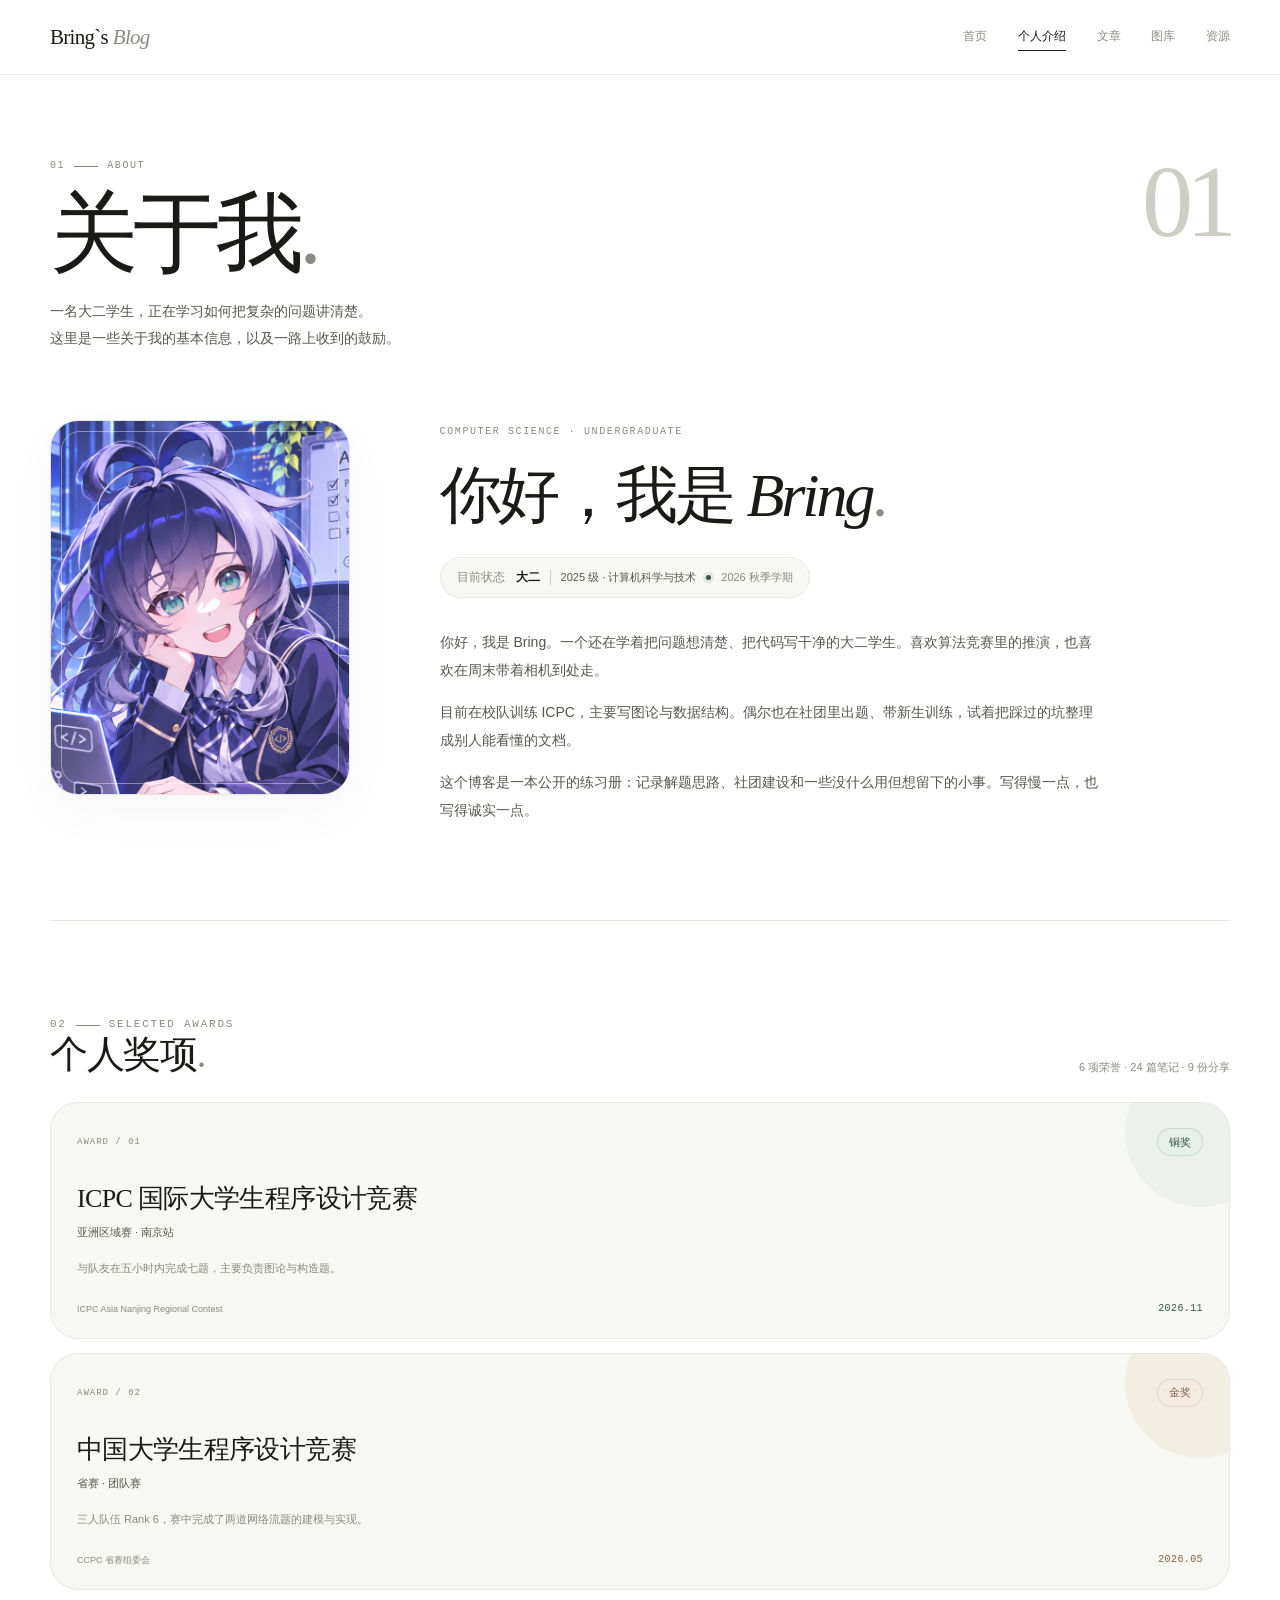
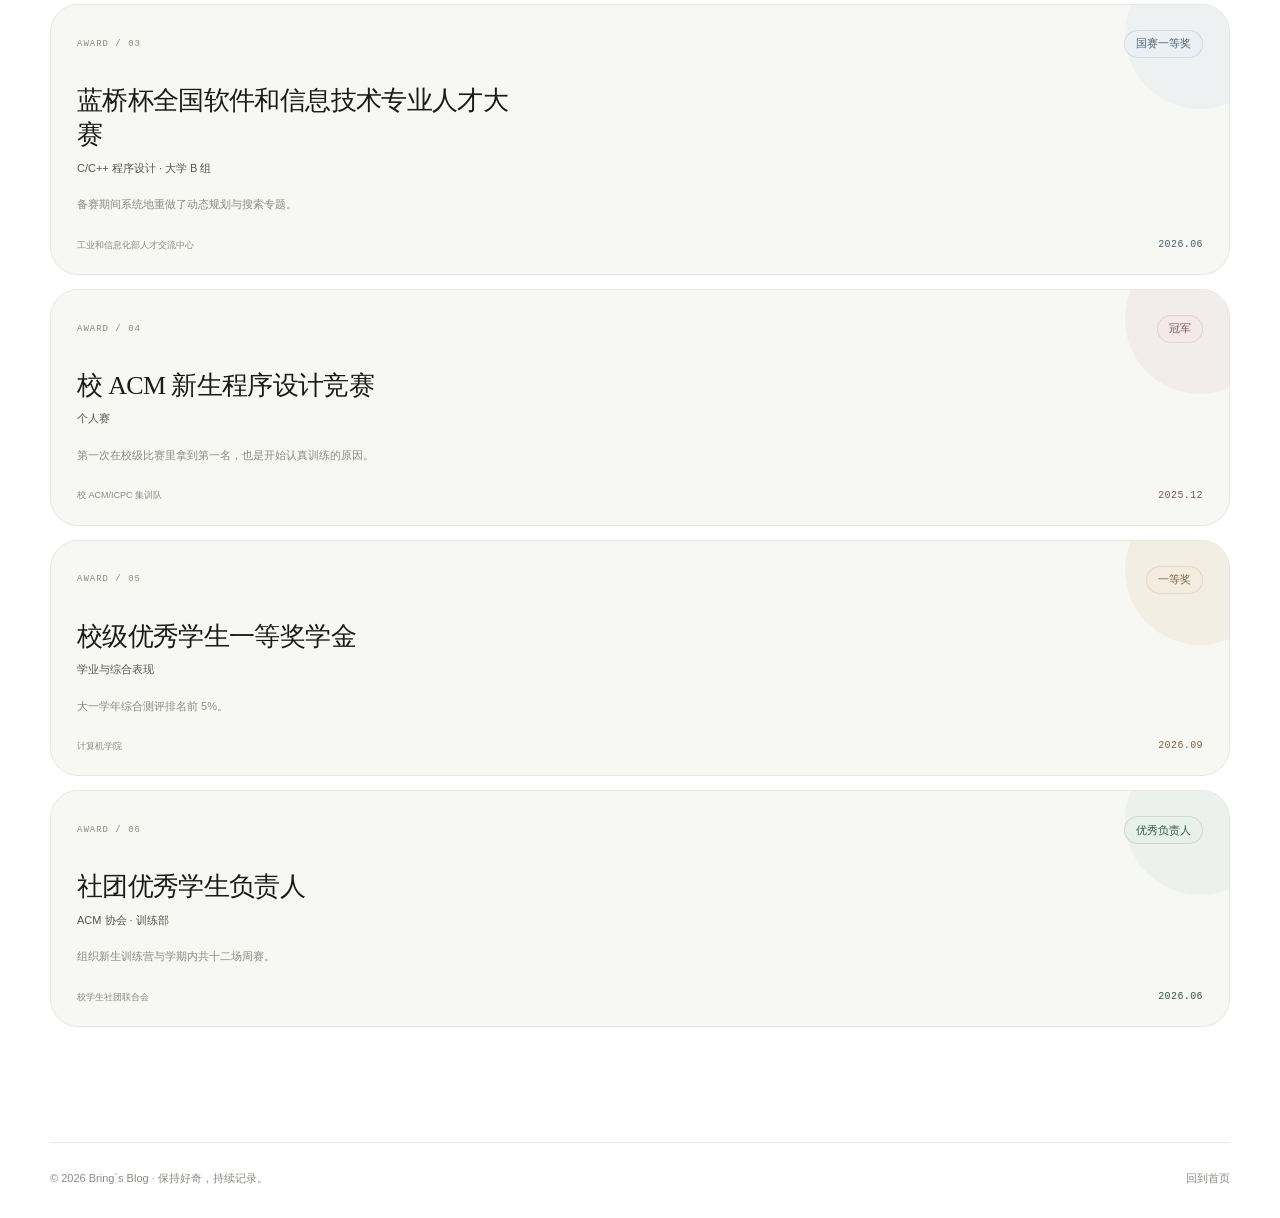
==== commit 84751be3: "content: 发布内容 2026-11-14 23:45" ====
--- a/about.html
+++ b/about.html
@@ -46,12 +46,8 @@
     <section class="about-hero" aria-labelledby="about-name">
       <figure class="about-portrait" data-reveal>
         <div class="about-portrait__frame">
-          <img id="profile-avatar" src="assets/avatar.svg" alt="Bring 的头像：戴眼镜、穿深色上衣的年轻人插画" width="800" height="1000">
+          <img id="profile-avatar" src="assets/AR.png" alt="Bring 的个人照片" width="790" height="790">
         </div>
-        <figcaption class="about-portrait__caption">
-          <span>FIG. 01</span>
-          <span id="profile-handle">@bring</span>
-        </figcaption>
       </figure>
 
       <div class="about-copy" data-reveal>
@@ -70,29 +66,6 @@
         <div class="about-bio" id="profile-bio">
           <p>你好，我是 Bring。一个还在学着把问题想清楚、把代码写干净的大二学生。喜欢算法竞赛里的推演，也喜欢在周末带着相机到处走。</p>
           <p>目前在校队训练 ICPC，主要写图论与数据结构。这个博客是一本公开的练习册。</p>
-        </div>
-
-        <dl class="about-now" id="profile-now" aria-label="最近在做的事">
-          <div>
-            <dt>在学</dt>
-            <dd>图论 / 编译原理</dd>
-          </div>
-          <div>
-            <dt>在做</dt>
-            <dd>ICPC 校队训练</dd>
-          </div>
-          <div>
-            <dt>在写</dt>
-            <dd>每周一篇笔记</dd>
-          </div>
-        </dl>
-
-        <div class="about-footer">
-          <ul class="about-socials" id="profile-socials" aria-label="社交链接">
-            <li><a class="text-link" href="https://github.com/" target="_blank" rel="noopener noreferrer">GitHub <span aria-hidden="true">↗</span></a></li>
-            <li><a class="text-link" href="mailto:hello@brings.blog">Email <span aria-hidden="true">↗</span></a></li>
-          </ul>
-          <p class="about-location" id="profile-location">合肥 · 中国</p>
         </div>
       </div>
     </section>
@@ -116,8 +89,6 @@
     <div class="site-footer__inner">
       <p>© <span data-year>2026</span> Bring`s Blog · 保持好奇，持续记录。</p>
       <div class="footer-links">
-        <a href="mailto:hello@brings.blog">Email</a>
-        <a href="https://github.com/" target="_blank" rel="noopener noreferrer">GitHub</a>
         <a href="index.html">回到首页</a>
       </div>
     </div>
--- a/css/style.css
+++ b/css/style.css
@@ -205,27 +205,6 @@
   color: var(--ink-soft);
 }
 
-.tag {
-  display: inline-flex;
-  align-items: center;
-  min-height: 24px;
-  padding: 3px 9px;
-  color: var(--ink-soft);
-  background: var(--paper-soft);
-  border: 1px solid transparent;
-  border-radius: 999px;
-  font-size: 10px;
-  line-height: 1.4;
-  letter-spacing: 0.02em;
-  white-space: nowrap;
-}
-
-.tag-list {
-  display: flex;
-  flex-wrap: wrap;
-  gap: 6px;
-}
-
 .button {
   display: inline-flex;
   align-items: center;
@@ -954,19 +933,6 @@
   line-height: 1.5;
   letter-spacing: 0.1em;
   text-transform: uppercase;
-}
-
-.home-bottom__links {
-  display: flex;
-  gap: 18px;
-}
-
-.home-bottom a {
-  transition: color 0.2s ease;
-}
-
-.home-bottom a:hover {
-  color: var(--ink);
 }
 
 .home-bottom__birds {
@@ -1208,10 +1174,6 @@
     justify-content: center;
   }
 
-  .home-bottom__links {
-    display: none;
-  }
-
   .section-heading {
     align-items: flex-start;
     flex-direction: column;
@@ -1271,20 +1233,6 @@
   width: 100%;
   height: 100%;
   object-fit: cover;
-}
-
-.about-portrait__caption {
-  display: flex;
-  align-items: center;
-  justify-content: space-between;
-  gap: 16px;
-  margin-top: 12px;
-  color: var(--ink-muted);
-  font-family: var(--mono);
-  font-size: 9px;
-  line-height: 1.4;
-  letter-spacing: 0.11em;
-  text-transform: uppercase;
 }
 
 .about-copy {
@@ -1322,18 +1270,18 @@
 
 .about-status__label {
   color: var(--ink-muted);
-  font-family: var(--mono);
-  font-size: 9px;
-  letter-spacing: 0.1em;
-  text-transform: uppercase;
+  font-family: inherit;
+  font-size: 12px;
+  line-height: 1.45;
+  letter-spacing: 0.02em;
 }
 
 .about-status__value {
   color: var(--ink);
-  font-family: var(--serif);
-  font-size: 21px;
-  font-weight: 400;
-  line-height: 1;
+  font-family: inherit;
+  font-size: 12px;
+  font-weight: 700;
+  line-height: 1.45;
 }
 
 .about-status__separator {
@@ -1371,68 +1319,6 @@
   margin-top: 14px;
 }
 
-.about-now {
-  display: grid;
-  grid-template-columns: repeat(3, minmax(0, 1fr));
-  gap: 0;
-  max-width: 660px;
-  margin: 34px 0 0;
-  padding: 18px 0;
-  border-top: 1px solid var(--line);
-  border-bottom: 1px solid var(--line);
-}
-
-.about-now > div {
-  min-width: 0;
-  padding: 0 20px;
-  border-left: 1px solid var(--line);
-}
-
-.about-now > div:first-child {
-  padding-left: 0;
-  border-left: 0;
-}
-
-.about-now dt {
-  margin-bottom: 7px;
-  color: var(--ink-muted);
-  font-family: var(--mono);
-  font-size: 9px;
-  letter-spacing: 0.11em;
-  text-transform: uppercase;
-}
-
-.about-now dd {
-  margin: 0;
-  color: var(--ink);
-  font-size: 12px;
-  line-height: 1.6;
-}
-
-.about-footer {
-  display: flex;
-  align-items: center;
-  justify-content: space-between;
-  flex-wrap: wrap;
-  gap: 18px;
-  max-width: 660px;
-  margin-top: 30px;
-}
-
-.about-socials {
-  display: flex;
-  flex-wrap: wrap;
-  gap: 20px;
-}
-
-.about-location {
-  color: var(--ink-muted);
-  font-family: var(--mono);
-  font-size: 9px;
-  letter-spacing: 0.1em;
-  text-transform: uppercase;
-}
-
 .awards-section {
   margin-top: clamp(58px, 8vw, 96px);
 }
@@ -1443,7 +1329,7 @@
 
 .awards-grid {
   display: grid;
-  grid-template-columns: repeat(2, minmax(0, 1fr));
+  grid-template-columns: minmax(0, 1fr);
   gap: 14px;
 }
 
@@ -1458,7 +1344,6 @@
   position: relative;
   display: flex;
   flex-direction: column;
-  min-height: 256px;
   padding: 25px 26px 22px;
   overflow: hidden;
   background: var(--paper-soft);
@@ -1612,10 +1497,6 @@
   .about-status {
     border-radius: var(--radius-md);
   }
-
-  .about-now > div {
-    padding: 0 14px;
-  }
 }
 
 @media (max-width: 760px) {
@@ -1637,14 +1518,6 @@
     border-radius: 14px;
   }
 
-  .awards-grid {
-    grid-template-columns: minmax(0, 1fr);
-  }
-
-  .award-card {
-    min-height: 236px;
-  }
-
   .awards-note {
     text-align: left;
   }
@@ -1683,24 +1556,7 @@
     line-height: 1.95;
   }
 
-  .about-now {
-    grid-template-columns: minmax(0, 1fr);
-    margin-top: 28px;
-    padding: 4px 0;
-  }
-
-  .about-now > div {
-    padding: 13px 0;
-    border-top: 1px solid var(--line);
-    border-left: 0;
-  }
-
-  .about-now > div:first-child {
-    border-top: 0;
-  }
-
   .award-card {
-    min-height: auto;
     padding: 21px 20px 19px;
     border-radius: 22px;
   }
@@ -2088,21 +1944,8 @@
   min-width: 0;
 }
 
-.note-row__meta {
-  display: flex;
-  align-items: center;
-  flex-wrap: wrap;
-  gap: 7px;
-  color: var(--ink-muted);
-  font-family: var(--mono);
-  font-size: 8px;
-  line-height: 1.5;
-  letter-spacing: 0.055em;
-  text-transform: uppercase;
-}
-
 .note-row h2 {
-  margin-top: 8px;
+  margin-top: 0;
   font-family: var(--serif);
   font-size: clamp(21px, 2.4vw, 27px);
   font-weight: 400;
@@ -2122,15 +1965,6 @@
   -webkit-line-clamp: 2;
 }
 
-.note-row__tags {
-  margin-top: 14px;
-}
-
-.note-row__tags .tag {
-  background: transparent;
-  border-color: var(--line);
-}
-
 .note-row__arrow {
   display: grid;
   place-items: center;
@@ -2205,38 +2039,6 @@
   line-height: 1.95;
 }
 
-.note-meta {
-  display: flex;
-  align-items: center;
-  flex-wrap: wrap;
-  gap: 10px;
-  margin-top: 23px;
-  color: var(--ink-muted);
-  font-family: var(--mono);
-  font-size: 8px;
-  line-height: 1.5;
-  letter-spacing: 0.07em;
-  text-transform: uppercase;
-}
-
-.note-meta__divider {
-  width: 18px;
-  height: 1px;
-  background: var(--line-strong);
-}
-
-.note-meta__tags {
-  gap: 5px;
-  margin-left: 4px;
-}
-
-.note-meta__tags .tag {
-  min-height: 22px;
-  background: transparent;
-  border-color: var(--line);
-  font-size: 9px;
-}
-
 .note-body {
   padding-top: clamp(30px, 4vw, 46px);
   color: #34352f;
@@ -2405,7 +2207,6 @@
   display: flex;
   flex-direction: column;
   gap: 7px;
-  min-height: 124px;
   padding: 19px 20px;
   background: var(--paper-soft);
   border: 1px solid var(--line);
@@ -2437,16 +2238,6 @@
   letter-spacing: -0.02em;
 }
 
-.note-series__meta {
-  margin-top: auto;
-  color: var(--ink-muted);
-  font-family: var(--mono);
-  font-size: 8px;
-  line-height: 1.5;
-  letter-spacing: 0.05em;
-  text-transform: uppercase;
-}
-
 .note-series__card--next {
   text-align: right;
   align-items: flex-end;
@@ -2693,14 +2484,6 @@
     -webkit-line-clamp: 2;
   }
 
-  .note-row__tags {
-    margin-top: 11px;
-  }
-
-  .note-row__tags .tag:nth-child(n + 3) {
-    display: none;
-  }
-
   .note-title {
     margin-top: 15px;
     font-size: 33px;
@@ -2710,11 +2493,6 @@
     margin-top: 15px;
     font-size: 12.5px;
     line-height: 1.9;
-  }
-
-  .note-meta {
-    gap: 8px;
-    margin-top: 18px;
   }
 
   .note-body {
@@ -3407,20 +3185,6 @@
    Resources
    -------------------------------------------------------------------------- */
 
-.resources-note {
-  display: flex;
-  align-items: center;
-  gap: 7px;
-  margin: -8px 0 20px;
-  color: var(--ink-muted);
-  font-size: 10px;
-  line-height: 1.7;
-}
-
-.resources-note span {
-  color: var(--accent);
-}
-
 .resource-list {
   display: grid;
   gap: 11px;
@@ -3660,11 +3424,6 @@
 }
 
 @media (max-width: 720px) {
-  .resources-note {
-    margin-top: -4px;
-    font-size: 9px;
-  }
-
   .resource-card {
     padding: 19px 18px 17px;
     border-radius: 20px;
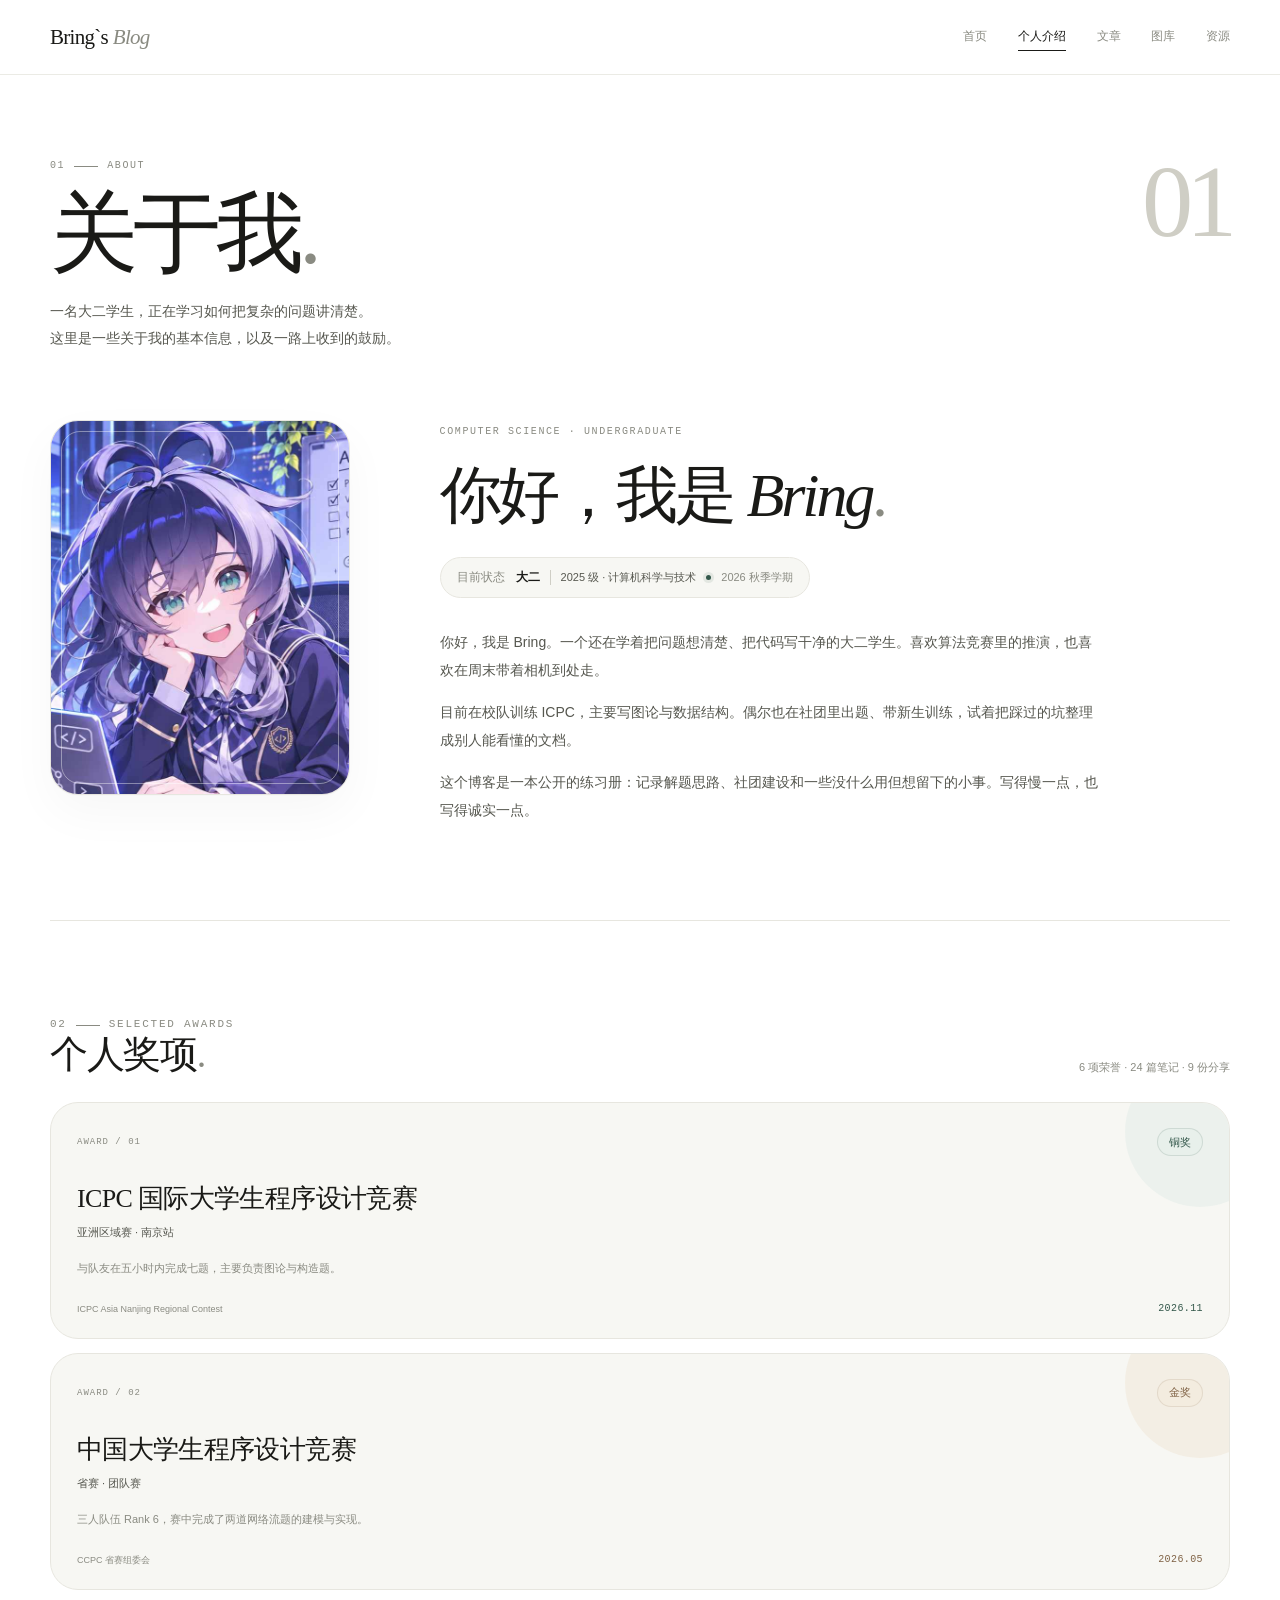
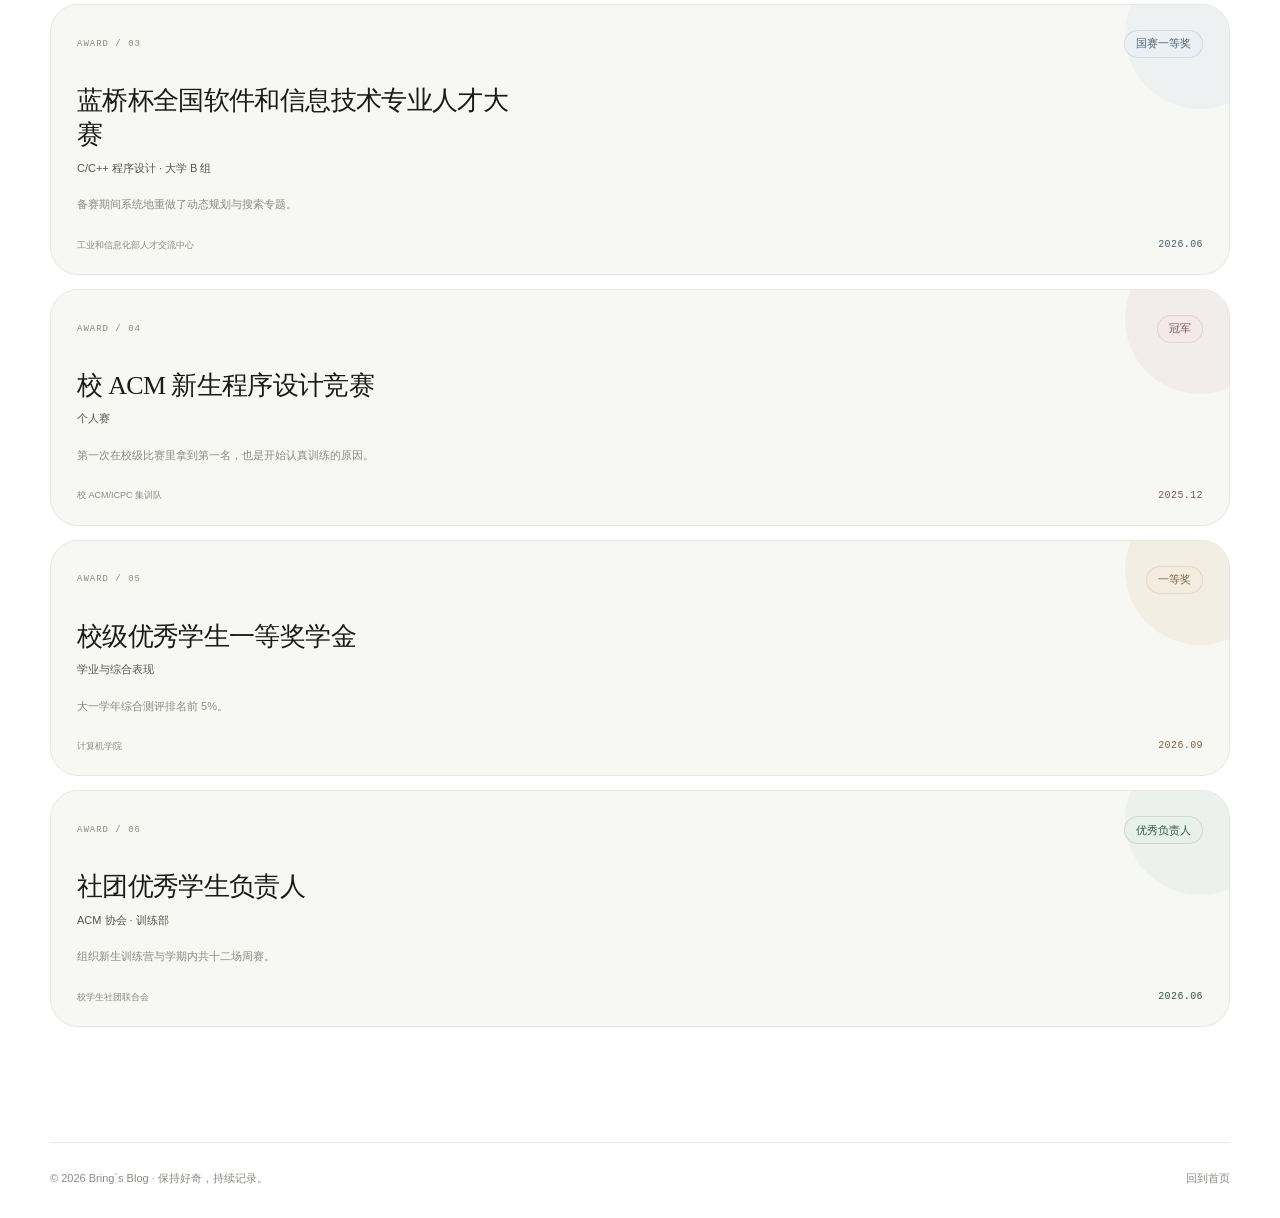
==== commit 204234fe: "content: 发布内容 2026-11-14 23:54" ====
--- a/about.html
+++ b/about.html
@@ -46,7 +46,7 @@
     <section class="about-hero" aria-labelledby="about-name">
       <figure class="about-portrait" data-reveal>
         <div class="about-portrait__frame">
-          <img id="profile-avatar" src="assets/AR.png" alt="Bring 的个人照片" width="790" height="790">
+          <img id="profile-avatar" src="assets/AR.jpg" alt="Bring 的个人照片" width="790" height="790">
         </div>
       </figure>
 
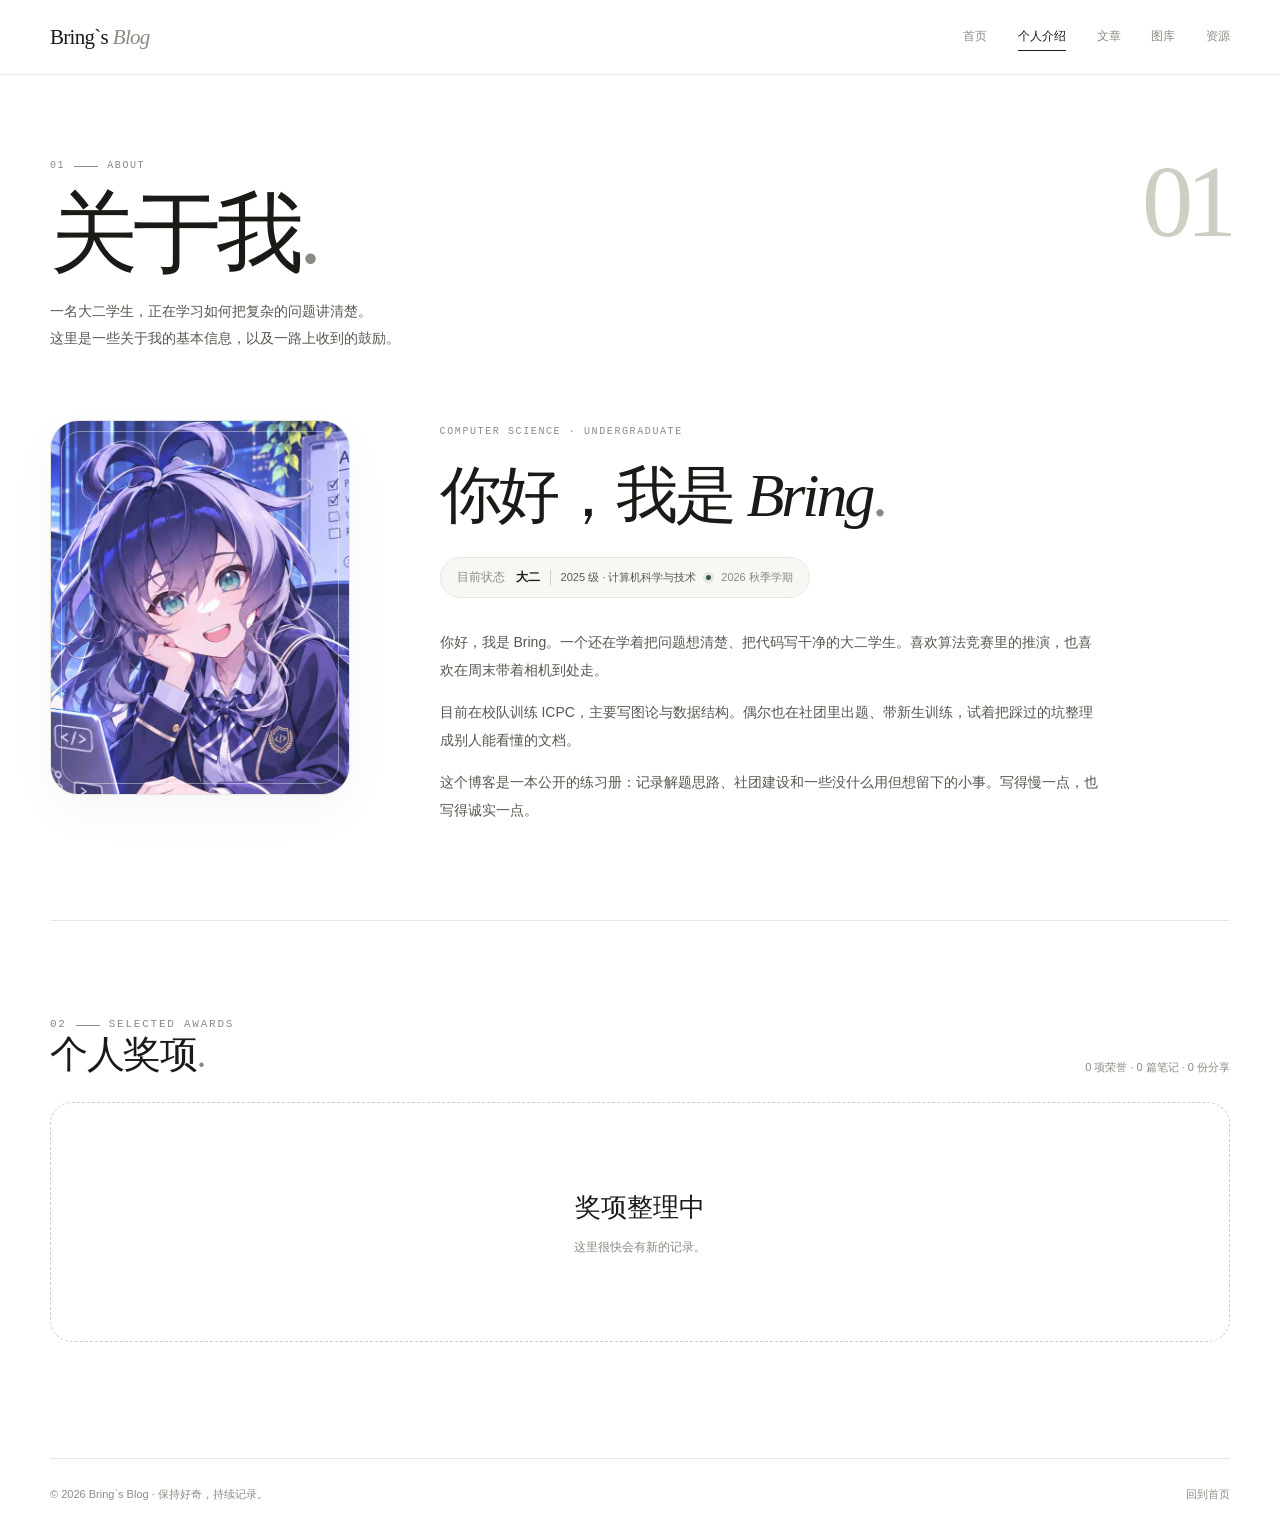
==== commit a2d2b676: "deploy: 按 brings-blog-publish/1 发布" ====
--- a/about.html
+++ b/about.html
@@ -6,7 +6,7 @@
   <meta name="description" content="关于 Bring：一名大二计算机专业学生的自我介绍、当前状态与个人奖项。">
   <meta name="theme-color" content="#ffffff">
   <title>关于我 — Bring`s Blog</title>
-  <link rel="icon" href="assets/favicon.svg" type="image/svg+xml">
+  <link rel="icon" href="data/favicon.svg" type="image/svg+xml">
   <link rel="stylesheet" href="css/style.css">
 </head>
 <body data-page="about">
@@ -46,7 +46,7 @@
     <section class="about-hero" aria-labelledby="about-name">
       <figure class="about-portrait" data-reveal>
         <div class="about-portrait__frame">
-          <img id="profile-avatar" src="assets/AR.jpg" alt="Bring 的个人照片" width="790" height="790">
+          <img id="profile-avatar" src="data/AR.jpg" alt="Bring 的个人照片" width="790" height="790">
         </div>
       </figure>
 
@@ -94,11 +94,8 @@
     </div>
   </footer>
 
-  <!-- [后端预留] 本页内容通过 BlogAPI 获取：
-       GET /api/profile · GET /api/awards · GET /api/overview。
-       当前由 js/data.js + js/notes-data.js 提供 Mock 数据。 -->
-  <script src="js/data.js"></script>
-  <script src="js/notes-data.js"></script>
+  <!-- 本页内容通过 BlogAPI 读取 data/content/site.json、awards.json，
+       统计数字由 data/content 下的索引现算。 -->
   <script src="js/api.js"></script>
   <script src="js/common.js"></script>
   <script src="js/about.js"></script>
--- a/css/style.css
+++ b/css/style.css
@@ -565,11 +565,27 @@
   line-height: 1.8;
 }
 
+.error-state__actions {
+  display: flex;
+  flex-wrap: wrap;
+  justify-content: center;
+  gap: 10px;
+  margin-top: 18px;
+}
+
 .empty-state h2 {
   margin-bottom: 8px;
   color: var(--ink);
   font-family: var(--serif);
   font-size: 26px;
+  font-weight: 400;
+}
+
+.empty-state h3 {
+  margin-bottom: 8px;
+  color: var(--ink);
+  font-family: var(--serif);
+  font-size: 21px;
   font-weight: 400;
 }
 
@@ -2136,6 +2152,45 @@
 
 .note-body blockquote p {
   margin: 0;
+}
+
+.note-body figure {
+  margin: 2.2em 0;
+}
+
+.note-body img {
+  width: 100%;
+  border: 1px solid var(--line);
+  border-radius: 15px;
+  background: var(--paper-soft);
+}
+
+.note-body figcaption {
+  margin-top: 10px;
+  color: var(--ink-muted);
+  font-size: 12px;
+  line-height: 1.7;
+  text-align: center;
+}
+
+.note-body table {
+  width: 100%;
+  margin: 1.8em 0;
+  border-collapse: collapse;
+  font-size: 13px;
+}
+
+.note-body th,
+.note-body td {
+  padding: 10px 12px;
+  border: 1px solid var(--line);
+  text-align: left;
+}
+
+.note-body th {
+  color: var(--ink);
+  background: var(--paper-soft);
+  font-weight: 600;
 }
 
 .note-body code {
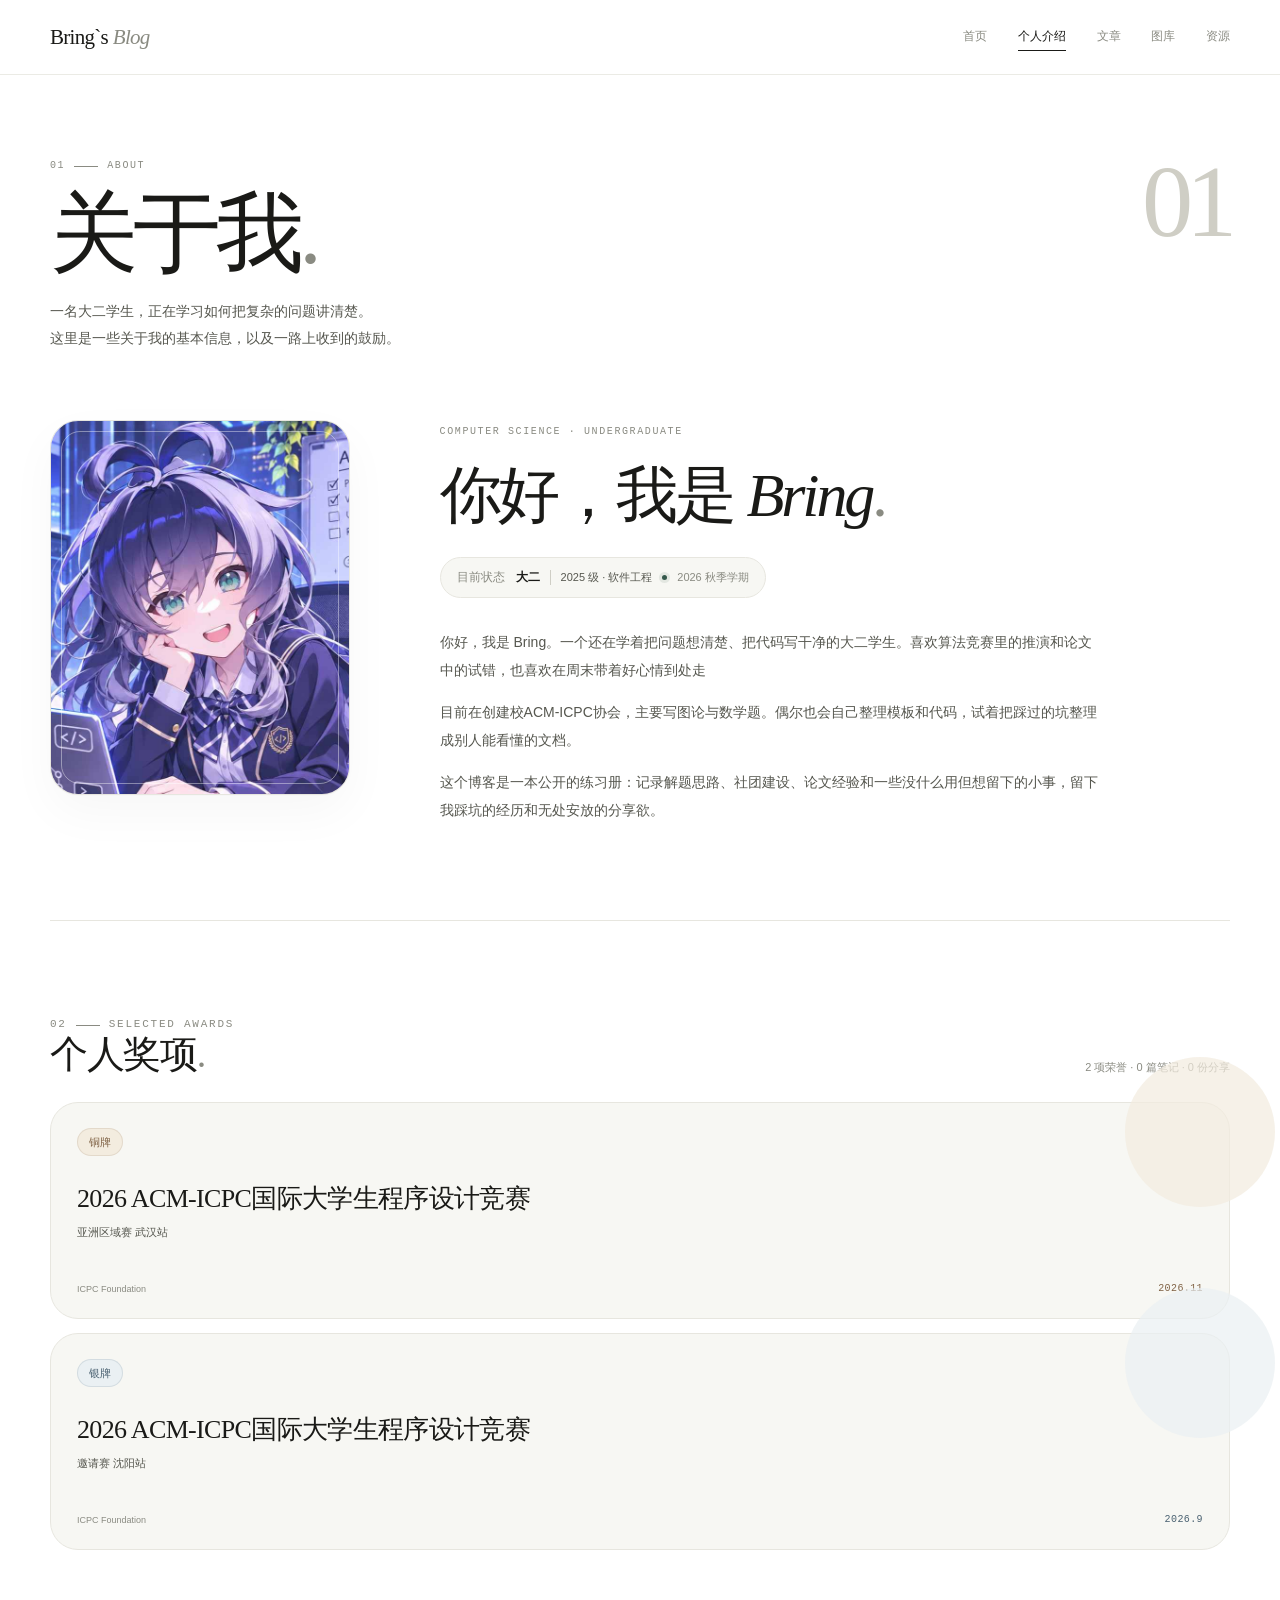
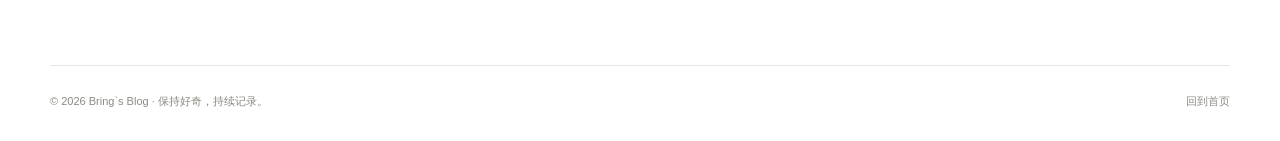
==== commit fc70dd03: "deploy: 按 brings-blog-publish/1 发布" ====
--- a/about.html
+++ b/about.html
@@ -36,7 +36,7 @@
         <p class="eyebrow"><span>01</span><span class="eyebrow__line" aria-hidden="true"></span>About</p>
         <h1 class="page-title" id="page-title">关于我<span class="title-dot">.</span></h1>
         <p class="page-lede">
-          一名大二学生，正在学习如何把复杂的问题讲清楚。<br>
+          一名<span id="about-grade">大二</span>学生，正在学习如何把复杂的问题讲清楚。<br>
           这里是一些关于我的基本信息，以及一路上收到的鼓励。
         </p>
       </div>
--- a/css/style.css
+++ b/css/style.css
@@ -3627,3 +3627,16 @@
 
 
 
+
+
+/* 奖项标题：单行展示，不折行、不隐藏 */
+.award-card {
+  overflow: visible;
+}
+
+.award-card h3 {
+  max-width: none;
+  white-space: nowrap;
+  overflow: visible;
+  text-overflow: clip;
+}
